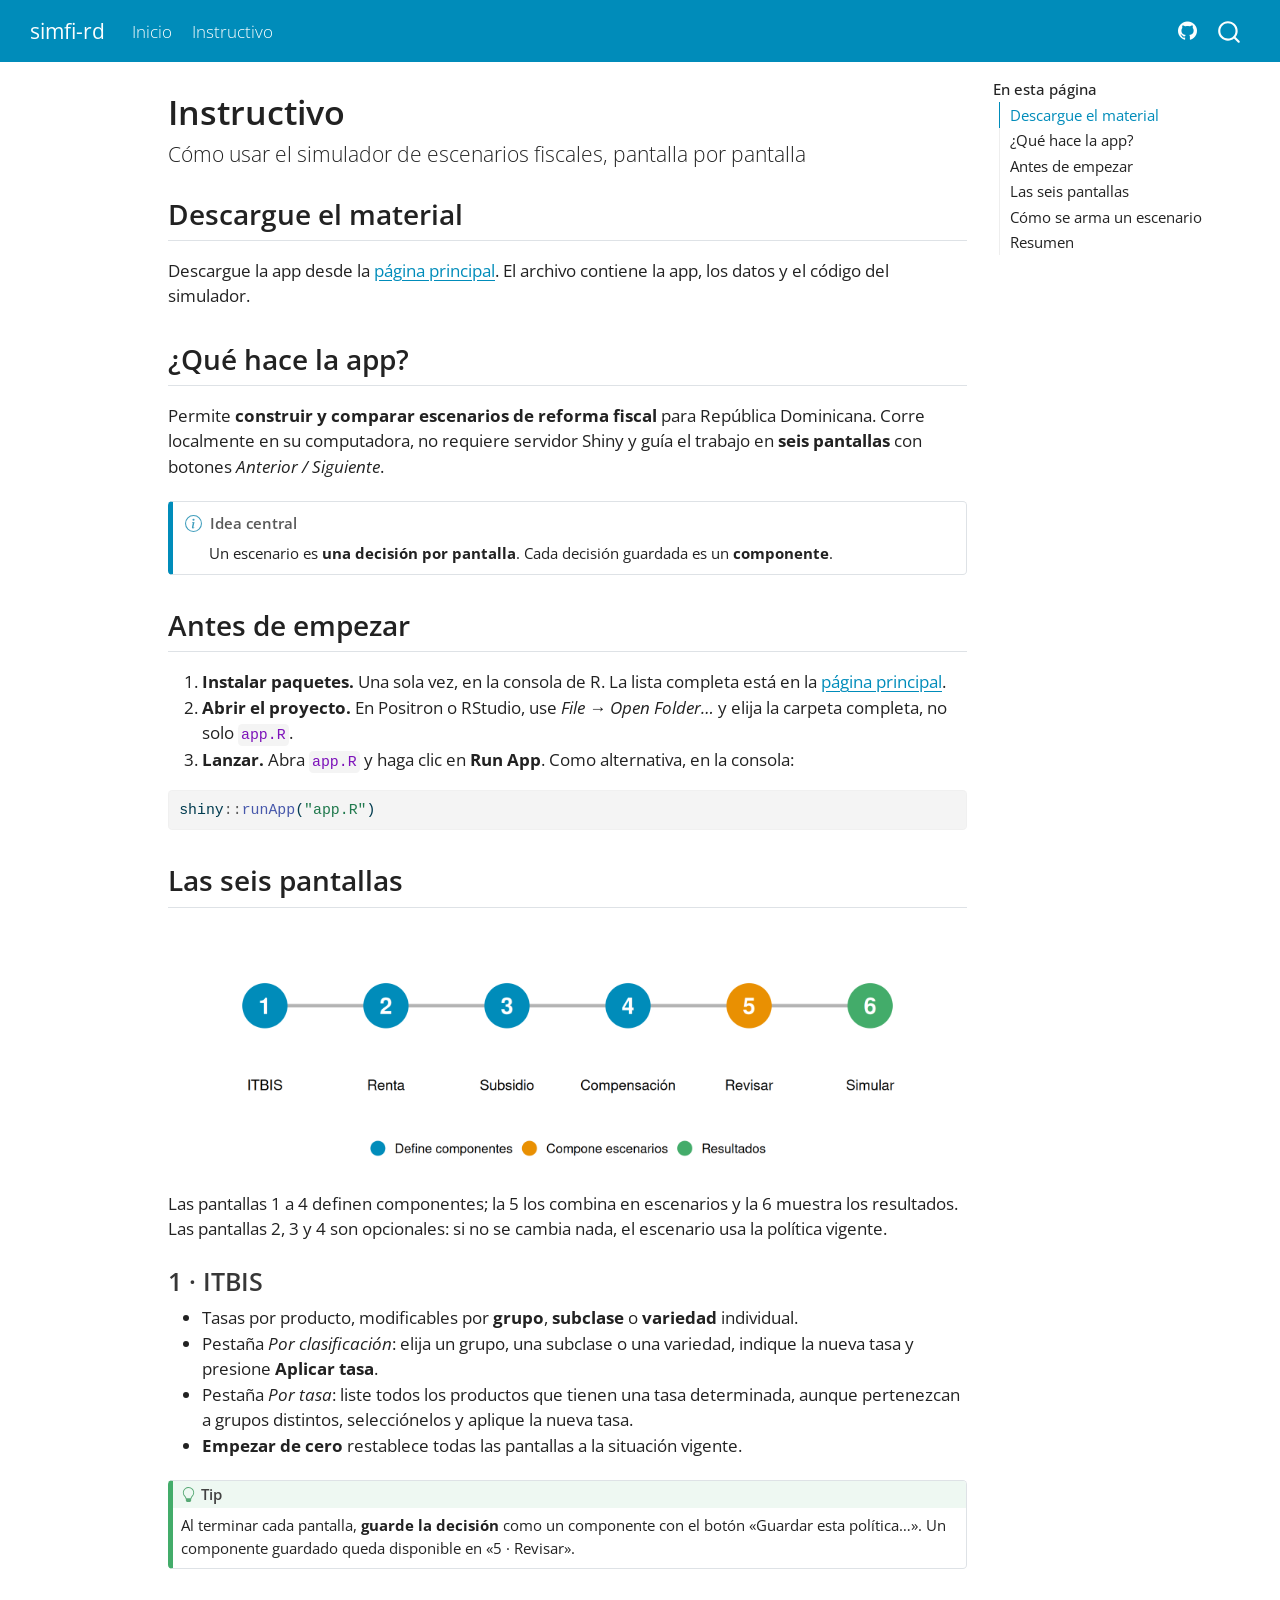
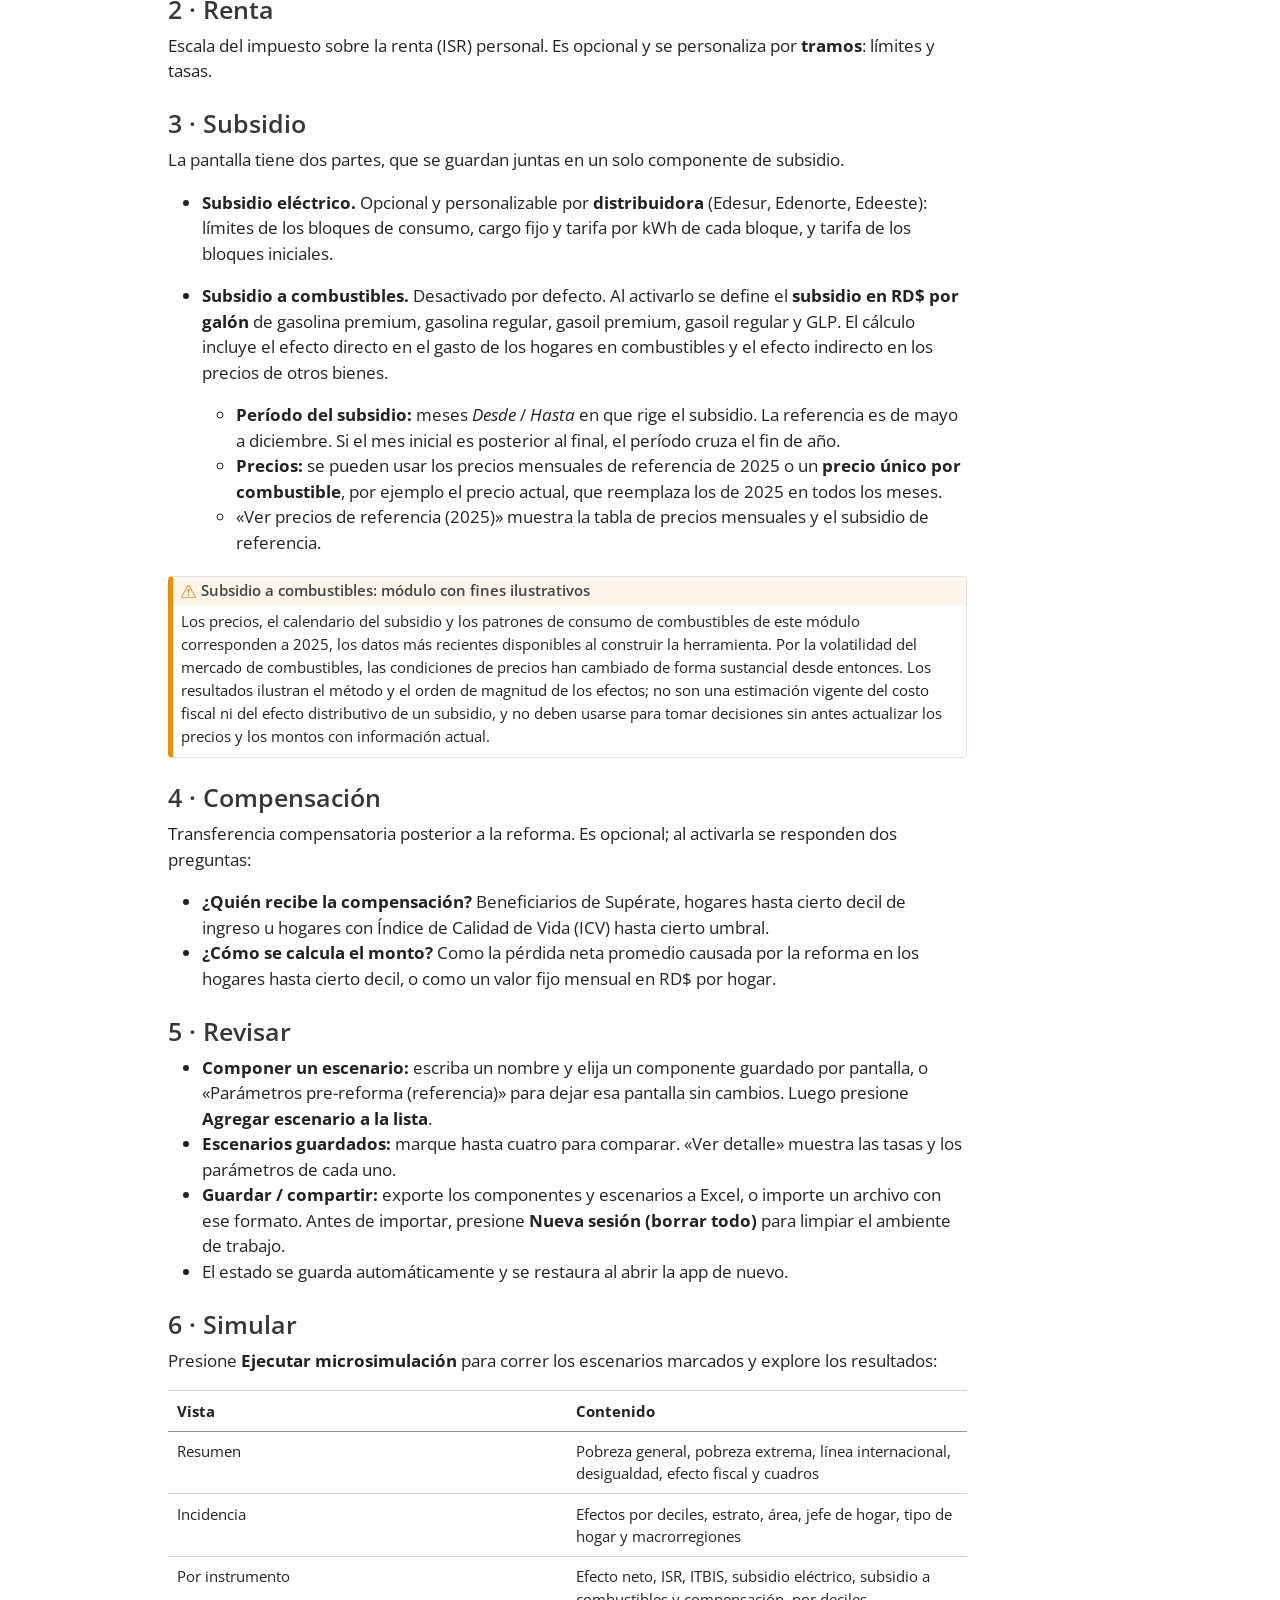
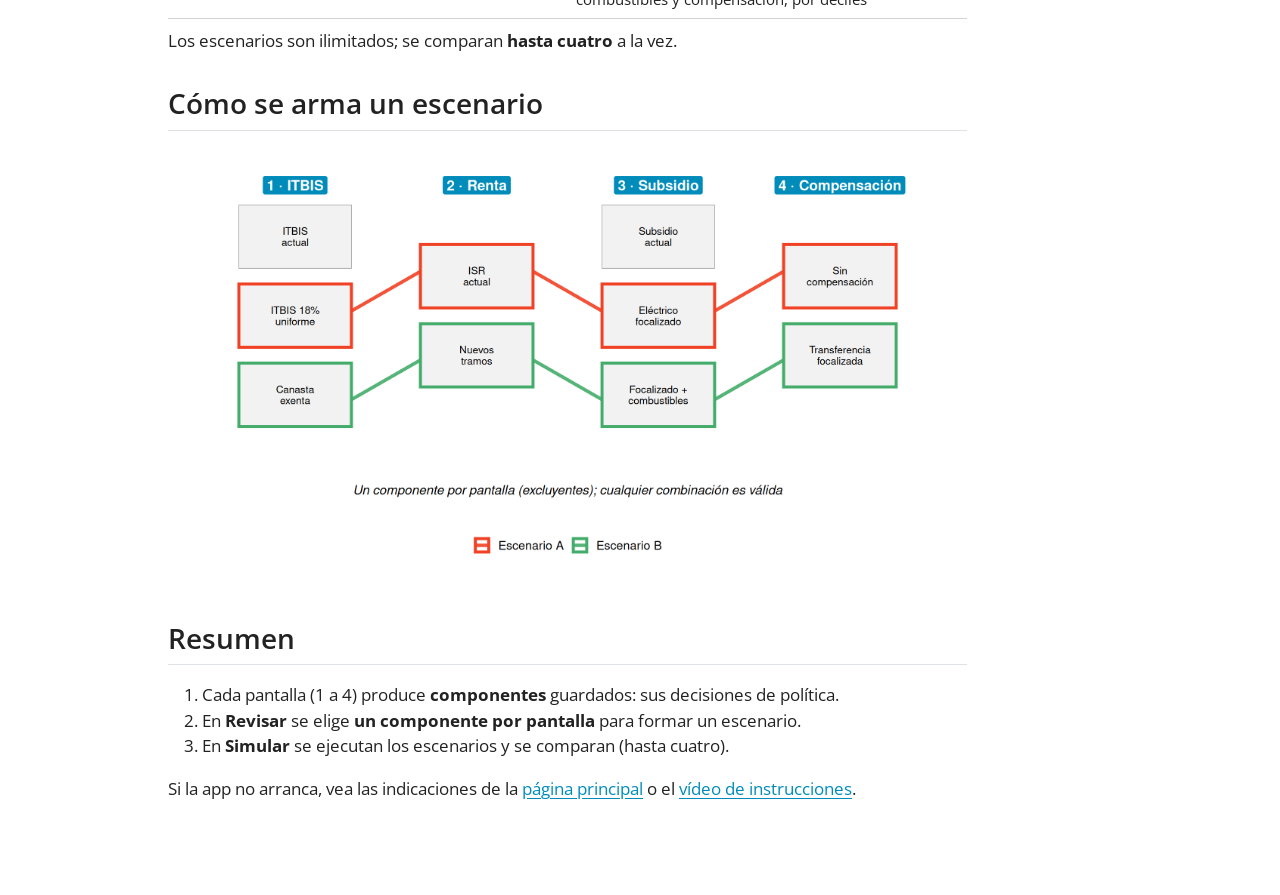
==== docs/instructivo.html @ c9c9725e "Combustibles: período y precio editables, aviso de datos 2025; sitio Quarto con descarga e instructi" ====
<!DOCTYPE html>
<html xmlns="http://www.w3.org/1999/xhtml" lang="es" xml:lang="es"><head>

<meta charset="utf-8">
<meta name="generator" content="quarto-1.10.18">

<meta name="viewport" content="width=device-width, initial-scale=1.0, user-scalable=yes">


<title>Instructivo – simfi-rd</title>
<style>
/* Default styles provided by pandoc.
** See https://pandoc.org/MANUAL.html#variables-for-html for config info.
*/
span.smallcaps{font-variant: small-caps;}
div.columns{display: flex; gap: 1.5em;}
div.column{flex: auto;}
@media screen {
div.columns{gap: min(4vw, 1.5em);}
div.column{overflow-x: auto;}
}
div.hanging-indent{margin-left: 1.5em; text-indent: -1.5em;}
ul.task-list{list-style: none;}
ul.task-list li input[type="checkbox"] {
  width: 0.8em;
  margin: 0 0.8em 0.2em -1em; /* quarto-specific, see https://github.com/quarto-dev/quarto-cli/issues/4556 */ 
  vertical-align: middle;
}
/* CSS for syntax highlighting */
html { -webkit-text-size-adjust: 100%; }
pre > code.sourceCode { white-space: pre; position: relative; }
pre > code.sourceCode > span { display: inline-block; line-height: 1.25; }
pre > code.sourceCode > span:empty { height: 1.2em; }
.sourceCode { overflow: visible; }
code.sourceCode > span { color: inherit; text-decoration: inherit; }
div.sourceCode { margin: 1em 0; }
pre.sourceCode { margin: 0; }
@media screen {
div.sourceCode { overflow: auto; }
}
@media print {
pre > code.sourceCode { white-space: pre-wrap; }
pre > code.sourceCode > span { text-indent: -5em; padding-left: 5em; }
}
pre.numberSource code
  { counter-reset: source-line 0; }
pre.numberSource code > span
  { position: relative; left: -4em; counter-increment: source-line; }
pre.numberSource code > span > a:first-child::before
  { content: counter(source-line);
    position: relative; left: -1em; text-align: right; vertical-align: baseline;
    border: none; display: inline-block;
    -webkit-touch-callout: none; -webkit-user-select: none;
    -khtml-user-select: none; -moz-user-select: none;
    -ms-user-select: none; user-select: none;
    padding: 0 4px; width: 4em;
  }
pre.numberSource { margin-left: 3em;  padding-left: 4px; }
div.sourceCode
  {   }
@media screen {
pre > code.sourceCode > span > a:first-child::before { text-decoration: underline; }
}
</style>


<script src="site_libs/quarto-nav/quarto-nav.js"></script>
<script src="site_libs/quarto-nav/headroom.min.js"></script>
<script src="site_libs/clipboard/clipboard.min.js"></script>
<script src="site_libs/quarto-search/autocomplete.umd.js"></script>
<script src="site_libs/quarto-search/fuse.min.js"></script>
<script src="site_libs/quarto-search/quarto-search.js"></script>
<meta name="quarto:offset" content="./">
<script src="site_libs/quarto-html/quarto.js" type="module"></script>
<script src="site_libs/quarto-html/tabsets/tabsets.js" type="module"></script>
<script src="site_libs/quarto-html/popper.min.js"></script>
<script src="site_libs/quarto-html/tippy.umd.min.js"></script>
<script src="site_libs/quarto-html/anchor.min.js"></script>
<link href="site_libs/quarto-html/tippy.css" rel="stylesheet">
<link href="site_libs/quarto-html/quarto-syntax-highlighting-64a204ab8560d761af7679ceaba22944.css" rel="stylesheet" id="quarto-text-highlighting-styles">
<script src="site_libs/bootstrap/bootstrap.min.js"></script>
<link href="site_libs/bootstrap/bootstrap-icons.css" rel="stylesheet">
<link href="site_libs/bootstrap/bootstrap-97cbdf4c33b0c1d59c3c8504f205f74a.min.css" rel="stylesheet" append-hash="true" id="quarto-bootstrap" data-mode="light">
<script id="quarto-search-options" type="application/json">{
  "location": "navbar",
  "copy-button": false,
  "collapse-after": 3,
  "panel-placement": "end",
  "type": "overlay",
  "limit": 50,
  "keyboard-shortcut": [
    "f",
    "/",
    "s"
  ],
  "show-item-context": false,
  "language": {
    "search-no-results-text": "No se han encontrado resultados",
    "search-matching-documents-text": "documentos encontrados",
    "search-copy-link-title": "Copiar el enlace en la búsqueda",
    "search-hide-matches-text": "Ocultar resultados adicionales",
    "search-more-match-text": "resultado adicional en este documento",
    "search-more-matches-text": "resultados adicionales en este documento",
    "search-clear-button-title": "Borrar",
    "search-text-placeholder": "",
    "search-detached-cancel-button-title": "Cancelar",
    "search-submit-button-title": "Enviar",
    "search-label": "Buscar"
  }
}</script>


<link rel="stylesheet" href="styles.css">
</head>

<body class="nav-fixed quarto-light">

<div id="quarto-search-results"></div>
  <header id="quarto-header" class="headroom fixed-top">
    <nav class="navbar navbar-expand-lg " data-bs-theme="dark">
      <div class="navbar-container container-fluid">
      <div class="navbar-brand-container mx-auto">
    <a class="navbar-brand" href="./index.html">
    <span class="navbar-title">simfi-rd</span>
    </a>
  </div>
            <div id="quarto-search" class="" title="Buscar"></div>
          <button class="navbar-toggler" type="button" data-bs-toggle="collapse" data-bs-target="#navbarCollapse" aria-controls="navbarCollapse" role="menu" aria-expanded="false" aria-label="Navegación de palanca" onclick="if (window.quartoToggleHeadroom) { window.quartoToggleHeadroom(); }">
  <span class="navbar-toggler-icon"></span>
</button>
          <div class="collapse navbar-collapse" id="navbarCollapse">
            <ul class="navbar-nav navbar-nav-scroll me-auto">
  <li class="nav-item">
    <a class="nav-link" href="./index.html"> 
<span class="menu-text">Inicio</span></a>
  </li>  
  <li class="nav-item">
    <a class="nav-link active" href="./instructivo.html" aria-current="page"> 
<span class="menu-text">Instructivo</span></a>
  </li>  
</ul>
            <ul class="navbar-nav navbar-nav-scroll ms-auto">
  <li class="nav-item compact">
    <a class="nav-link" href="https://github.com/renatovargas/simfi-rd"> <i class="bi bi-github" role="img" aria-label="Repositorio en GitHub">
</i> 
<span class="menu-text"></span></a>
  </li>  
</ul>
          </div> <!-- /navcollapse -->
            <div class="quarto-navbar-tools">
</div>
      </div> <!-- /container-fluid -->
    </nav>
</header>
<!-- content -->
<div id="quarto-content" class="quarto-container page-columns page-rows-contents page-layout-article page-navbar">
<!-- sidebar -->
<!-- margin-sidebar -->
    <div id="quarto-margin-sidebar" class="sidebar margin-sidebar">
        <nav id="TOC" role="doc-toc" class="toc-active">
    <h2 id="toc-title">En esta página</h2>
   
  <ul>
  <li><a href="#descargue-el-material" id="toc-descargue-el-material" class="nav-link active" data-scroll-target="#descargue-el-material">Descargue el material</a></li>
  <li><a href="#qué-hace-la-app" id="toc-qué-hace-la-app" class="nav-link" data-scroll-target="#qué-hace-la-app">¿Qué hace la app?</a></li>
  <li><a href="#antes-de-empezar" id="toc-antes-de-empezar" class="nav-link" data-scroll-target="#antes-de-empezar">Antes de empezar</a></li>
  <li><a href="#las-seis-pantallas" id="toc-las-seis-pantallas" class="nav-link" data-scroll-target="#las-seis-pantallas">Las seis pantallas</a>
  <ul class="collapse">
  <li><a href="#itbis" id="toc-itbis" class="nav-link" data-scroll-target="#itbis">1 · ITBIS</a></li>
  <li><a href="#renta" id="toc-renta" class="nav-link" data-scroll-target="#renta">2 · Renta</a></li>
  <li><a href="#subsidio" id="toc-subsidio" class="nav-link" data-scroll-target="#subsidio">3 · Subsidio</a></li>
  <li><a href="#compensación" id="toc-compensación" class="nav-link" data-scroll-target="#compensación">4 · Compensación</a></li>
  <li><a href="#revisar" id="toc-revisar" class="nav-link" data-scroll-target="#revisar">5 · Revisar</a></li>
  <li><a href="#simular" id="toc-simular" class="nav-link" data-scroll-target="#simular">6 · Simular</a></li>
  </ul></li>
  <li><a href="#cómo-se-arma-un-escenario" id="toc-cómo-se-arma-un-escenario" class="nav-link" data-scroll-target="#cómo-se-arma-un-escenario">Cómo se arma un escenario</a></li>
  <li><a href="#resumen" id="toc-resumen" class="nav-link" data-scroll-target="#resumen">Resumen</a></li>
  </ul>
</nav>
    </div>
<!-- main -->
<main class="content" id="quarto-document-content">

<header id="title-block-header" class="quarto-title-block default">
<div class="quarto-title">
<h1 class="title">Instructivo</h1>
<p class="subtitle lead">Cómo usar el simulador de escenarios fiscales, pantalla por pantalla</p>
</div>



<div class="quarto-title-meta">

    
  
    
  </div>
  


</header>


<section id="descargue-el-material" class="level2">
<h2 class="anchored" data-anchor-id="descargue-el-material">Descargue el material</h2>
<p>Descargue la app desde la <a href="./index.html">página principal</a>. El archivo contiene la app, los datos y el código del simulador.</p>
</section>
<section id="qué-hace-la-app" class="level2">
<h2 class="anchored" data-anchor-id="qué-hace-la-app">¿Qué hace la app?</h2>
<p>Permite <strong>construir y comparar escenarios de reforma fiscal</strong> para República Dominicana. Corre localmente en su computadora, no requiere servidor Shiny y guía el trabajo en <strong>seis pantallas</strong> con botones <em>Anterior / Siguiente</em>.</p>
<div class="callout callout-style-simple callout-note callout-titled">
<div class="callout-header d-flex align-content-center">
<div class="callout-icon-container">
<i class="callout-icon"></i>
</div>
<div class="callout-title-container flex-fill">
<span class="screen-reader-only">Nota</span>Idea central
</div>
</div>
<div class="callout-body-container callout-body">
<p>Un escenario es <strong>una decisión por pantalla</strong>. Cada decisión guardada es un <strong>componente</strong>.</p>
</div>
</div>
</section>
<section id="antes-de-empezar" class="level2">
<h2 class="anchored" data-anchor-id="antes-de-empezar">Antes de empezar</h2>
<ol type="1">
<li><strong>Instalar paquetes.</strong> Una sola vez, en la consola de R. La lista completa está en la <a href="./index.html#requisitos-e-instalación">página principal</a>.</li>
<li><strong>Abrir el proyecto.</strong> En Positron o RStudio, use <em>File → Open Folder…</em> y elija la carpeta completa, no solo <code>app.R</code>.</li>
<li><strong>Lanzar.</strong> Abra <code>app.R</code> y haga clic en <strong>Run App</strong>. Como alternativa, en la consola:</li>
</ol>
<div class="code-copy-outer-scaffold"><div class="sourceCode" id="cb1"><pre class="sourceCode r code-with-copy"><code class="sourceCode r"><span id="cb1-1"><a href="#cb1-1" aria-hidden="true" tabindex="-1"></a>shiny<span class="sc">::</span><span class="fu">runApp</span>(<span class="st">"app.R"</span>)</span></code></pre></div><button title="Copiar al portapapeles" class="code-copy-button"><i class="bi"></i></button></div>
</section>
<section id="las-seis-pantallas" class="level2">
<h2 class="anchored" data-anchor-id="las-seis-pantallas">Las seis pantallas</h2>
<div class="cell" data-layout-align="center">
<div class="cell-output-display">
<div class="quarto-figure quarto-figure-center">
<figure class="figure">
<p><img src="instructivo_files/figure-html/unnamed-chunk-2-1.png" class="img-fluid quarto-figure quarto-figure-center figure-img" alt="Seis círculos numerados en secuencia: ITBIS, Renta, Subsidio y Compensación definen componentes; Revisar compone escenarios; Simular muestra resultados." width="1056"></p>
</figure>
</div>
</div>
</div>
<p>Las pantallas 1 a 4 definen componentes; la 5 los combina en escenarios y la 6 muestra los resultados. Las pantallas 2, 3 y 4 son opcionales: si no se cambia nada, el escenario usa la política vigente.</p>
<section id="itbis" class="level3">
<h3 class="anchored" data-anchor-id="itbis">1 · ITBIS</h3>
<ul>
<li>Tasas por producto, modificables por <strong>grupo</strong>, <strong>subclase</strong> o <strong>variedad</strong> individual.</li>
<li>Pestaña <em>Por clasificación</em>: elija un grupo, una subclase o una variedad, indique la nueva tasa y presione <strong>Aplicar tasa</strong>.</li>
<li>Pestaña <em>Por tasa</em>: liste todos los productos que tienen una tasa determinada, aunque pertenezcan a grupos distintos, selecciónelos y aplique la nueva tasa.</li>
<li><strong>Empezar de cero</strong> restablece todas las pantallas a la situación vigente.</li>
</ul>
<div class="callout callout-style-default callout-tip callout-titled">
<div class="callout-header d-flex align-content-center">
<div class="callout-icon-container">
<i class="callout-icon"></i>
</div>
<div class="callout-title-container flex-fill">
Tip
</div>
</div>
<div class="callout-body-container callout-body">
<p>Al terminar cada pantalla, <strong>guarde la decisión</strong> como un componente con el botón «Guardar esta política…». Un componente guardado queda disponible en «5 · Revisar».</p>
</div>
</div>
</section>
<section id="renta" class="level3">
<h3 class="anchored" data-anchor-id="renta">2 · Renta</h3>
<p>Escala del impuesto sobre la renta (ISR) personal. Es opcional y se personaliza por <strong>tramos</strong>: límites y tasas.</p>
</section>
<section id="subsidio" class="level3">
<h3 class="anchored" data-anchor-id="subsidio">3 · Subsidio</h3>
<p>La pantalla tiene dos partes, que se guardan juntas en un solo componente de subsidio.</p>
<ul>
<li><p><strong>Subsidio eléctrico.</strong> Opcional y personalizable por <strong>distribuidora</strong> (Edesur, Edenorte, Edeeste): límites de los bloques de consumo, cargo fijo y tarifa por kWh de cada bloque, y tarifa de los bloques iniciales.</p></li>
<li><p><strong>Subsidio a combustibles.</strong> Desactivado por defecto. Al activarlo se define el <strong>subsidio en RD$ por galón</strong> de gasolina premium, gasolina regular, gasoil premium, gasoil regular y GLP. El cálculo incluye el efecto directo en el gasto de los hogares en combustibles y el efecto indirecto en los precios de otros bienes.</p>
<ul>
<li><strong>Período del subsidio:</strong> meses <em>Desde</em> / <em>Hasta</em> en que rige el subsidio. La referencia es de mayo a diciembre. Si el mes inicial es posterior al final, el período cruza el fin de año.</li>
<li><strong>Precios:</strong> se pueden usar los precios mensuales de referencia de 2025 o un <strong>precio único por combustible</strong>, por ejemplo el precio actual, que reemplaza los de 2025 en todos los meses.</li>
<li>«Ver precios de referencia (2025)» muestra la tabla de precios mensuales y el subsidio de referencia.</li>
</ul></li>
</ul>
<div class="callout callout-style-default callout-warning callout-titled">
<div class="callout-header d-flex align-content-center">
<div class="callout-icon-container">
<i class="callout-icon"></i>
</div>
<div class="callout-title-container flex-fill">
<span class="screen-reader-only">Advertencia</span>Subsidio a combustibles: módulo con fines ilustrativos
</div>
</div>
<div class="callout-body-container callout-body">
<p>Los precios, el calendario del subsidio y los patrones de consumo de combustibles de este módulo corresponden a 2025, los datos más recientes disponibles al construir la herramienta. Por la volatilidad del mercado de combustibles, las condiciones de precios han cambiado de forma sustancial desde entonces. Los resultados ilustran el método y el orden de magnitud de los efectos; no son una estimación vigente del costo fiscal ni del efecto distributivo de un subsidio, y no deben usarse para tomar decisiones sin antes actualizar los precios y los montos con información actual.</p>
</div>
</div>
</section>
<section id="compensación" class="level3">
<h3 class="anchored" data-anchor-id="compensación">4 · Compensación</h3>
<p>Transferencia compensatoria posterior a la reforma. Es opcional; al activarla se responden dos preguntas:</p>
<ul>
<li><strong>¿Quién recibe la compensación?</strong> Beneficiarios de Supérate, hogares hasta cierto decil de ingreso u hogares con Índice de Calidad de Vida (ICV) hasta cierto umbral.</li>
<li><strong>¿Cómo se calcula el monto?</strong> Como la pérdida neta promedio causada por la reforma en los hogares hasta cierto decil, o como un valor fijo mensual en RD$ por hogar.</li>
</ul>
</section>
<section id="revisar" class="level3">
<h3 class="anchored" data-anchor-id="revisar">5 · Revisar</h3>
<ul>
<li><strong>Componer un escenario:</strong> escriba un nombre y elija un componente guardado por pantalla, o «Parámetros pre-reforma (referencia)» para dejar esa pantalla sin cambios. Luego presione <strong>Agregar escenario a la lista</strong>.</li>
<li><strong>Escenarios guardados:</strong> marque hasta cuatro para comparar. «Ver detalle» muestra las tasas y los parámetros de cada uno.</li>
<li><strong>Guardar / compartir:</strong> exporte los componentes y escenarios a Excel, o importe un archivo con ese formato. Antes de importar, presione <strong>Nueva sesión (borrar todo)</strong> para limpiar el ambiente de trabajo.</li>
<li>El estado se guarda automáticamente y se restaura al abrir la app de nuevo.</li>
</ul>
</section>
<section id="simular" class="level3">
<h3 class="anchored" data-anchor-id="simular">6 · Simular</h3>
<p>Presione <strong>Ejecutar microsimulación</strong> para correr los escenarios marcados y explore los resultados:</p>
<table class="caption-top table">
<colgroup>
<col style="width: 50%">
<col style="width: 50%">
</colgroup>
<thead>
<tr class="header">
<th>Vista</th>
<th>Contenido</th>
</tr>
</thead>
<tbody>
<tr class="odd">
<td>Resumen</td>
<td>Pobreza general, pobreza extrema, línea internacional, desigualdad, efecto fiscal y cuadros</td>
</tr>
<tr class="even">
<td>Incidencia</td>
<td>Efectos por deciles, estrato, área, jefe de hogar, tipo de hogar y macrorregiones</td>
</tr>
<tr class="odd">
<td>Por instrumento</td>
<td>Efecto neto, ISR, ITBIS, subsidio eléctrico, subsidio a combustibles y compensación, por deciles</td>
</tr>
</tbody>
</table>
<p>Los escenarios son ilimitados; se comparan <strong>hasta cuatro</strong> a la vez.</p>
</section>
</section>
<section id="cómo-se-arma-un-escenario" class="level2">
<h2 class="anchored" data-anchor-id="cómo-se-arma-un-escenario">Cómo se arma un escenario</h2>
<div class="cell" data-layout-align="center">
<div class="cell-output-display">
<div class="quarto-figure quarto-figure-center">
<figure class="figure">
<p><img src="instructivo_files/figure-html/unnamed-chunk-3-1.png" class="img-fluid quarto-figure quarto-figure-center figure-img" alt="Cuatro columnas de componentes guardados (ITBIS, Renta, Subsidio, Compensación). Dos escenarios, A y B, se trazan como rutas que eligen un componente en cada columna." width="1056"></p>
</figure>
</div>
</div>
</div>
</section>
<section id="resumen" class="level2">
<h2 class="anchored" data-anchor-id="resumen">Resumen</h2>
<ol type="1">
<li>Cada pantalla (1 a 4) produce <strong>componentes</strong> guardados: sus decisiones de política.</li>
<li>En <strong>Revisar</strong> se elige <strong>un componente por pantalla</strong> para formar un escenario.</li>
<li>En <strong>Simular</strong> se ejecutan los escenarios y se comparan (hasta cuatro).</li>
</ol>
<p>Si la app no arranca, vea las indicaciones de la <a href="./index.html#requisitos-e-instalación">página principal</a> o el <a href="https://youtu.be/jXF6b9S3hiI">vídeo de instrucciones</a>.</p>


</section>

</main> <!-- /main -->
<script id="quarto-html-after-body" type="application/javascript">
  window.document.addEventListener("DOMContentLoaded", function (event) {
    const icon = "";
    const anchorJS = new window.AnchorJS();
    anchorJS.options = {
      placement: 'right',
      icon: icon
    };
    anchorJS.add('.anchored');
    const isCodeAnnotation = (el) => {
      for (const clz of el.classList) {
        if (clz.startsWith('code-annotation-')) {                     
          return true;
        }
      }
      return false;
    }
    const onCopySuccess = function(e) {
      // button target
      const button = e.trigger;
      // don't keep focus
      button.blur();
      // flash "checked"
      button.classList.add('code-copy-button-checked');
      var currentTitle = button.getAttribute("title");
      button.setAttribute("title", "Copiado");
      let tooltip;
      if (window.bootstrap) {
        button.setAttribute("data-bs-toggle", "tooltip");
        button.setAttribute("data-bs-placement", "left");
        button.setAttribute("data-bs-title", "Copiado");
        tooltip = new bootstrap.Tooltip(button, 
          { trigger: "manual", 
            customClass: "code-copy-button-tooltip",
            offset: [0, -8]});
        tooltip.show();    
      }
      setTimeout(function() {
        if (tooltip) {
          tooltip.hide();
          button.removeAttribute("data-bs-title");
          button.removeAttribute("data-bs-toggle");
          button.removeAttribute("data-bs-placement");
        }
        button.setAttribute("title", currentTitle);
        button.classList.remove('code-copy-button-checked');
      }, 1000);
      // clear code selection
      e.clearSelection();
    }
    const getTextToCopy = function(trigger) {
      const outerScaffold = trigger.parentElement.cloneNode(true);
      const codeEl = outerScaffold.querySelector('code');
      for (const childEl of codeEl.children) {
        if (isCodeAnnotation(childEl)) {
          childEl.remove();
        }
      }
      return codeEl.innerText;
    }
    const clipboard = new window.ClipboardJS('.code-copy-button:not([data-in-quarto-modal])', {
      text: getTextToCopy
    });
    clipboard.on('success', onCopySuccess);
    if (window.document.getElementById('quarto-embedded-source-code-modal')) {
      const clipboardModal = new window.ClipboardJS('.code-copy-button[data-in-quarto-modal]', {
        text: getTextToCopy,
        container: window.document.getElementById('quarto-embedded-source-code-modal')
      });
      clipboardModal.on('success', onCopySuccess);
    }
      var localhostRegex = new RegExp(/^(?:http|https):\/\/localhost\:?[0-9]*\//);
      var mailtoRegex = new RegExp(/^mailto:/);
        var filterRegex = new RegExp("https:\/\/renatovargas\.github\.io\/simfi-rd\/");
      var isInternal = (href) => {
          return filterRegex.test(href) || localhostRegex.test(href) || mailtoRegex.test(href);
      }
      // Inspect non-navigation links and adorn them if external
     var links = window.document.querySelectorAll('a[href]:not(.nav-link):not(.navbar-brand):not(.toc-action):not(.sidebar-link):not(.sidebar-item-toggle):not(.pagination-link):not(.no-external):not([aria-hidden]):not(.dropdown-item):not(.quarto-navigation-tool):not(.about-link)');
      for (var i=0; i<links.length; i++) {
        const link = links[i];
        if (!isInternal(link.href)) {
          // undo the damage that might have been done by quarto-nav.js in the case of
          // links that we want to consider external
          if (link.dataset.originalHref !== undefined) {
            link.href = link.dataset.originalHref;
          }
        }
      }
    function tippyHover(el, contentFn, onTriggerFn, onUntriggerFn) {
      const config = {
        allowHTML: true,
        maxWidth: 500,
        delay: 100,
        arrow: false,
        appendTo: function(el) {
            return el.parentElement;
        },
        interactive: true,
        interactiveBorder: 10,
        theme: 'quarto',
        placement: 'bottom-start',
      };
      if (contentFn) {
        config.content = contentFn;
      }
      if (onTriggerFn) {
        config.onTrigger = onTriggerFn;
      }
      if (onUntriggerFn) {
        config.onUntrigger = onUntriggerFn;
      }
      window.tippy(el, config); 
    }
    const noterefs = window.document.querySelectorAll('a[role="doc-noteref"]');
    for (var i=0; i<noterefs.length; i++) {
      const ref = noterefs[i];
      tippyHover(ref, function() {
        // use id or data attribute instead here
        let href = ref.getAttribute('data-footnote-href') || ref.getAttribute('href');
        try { href = new URL(href).hash; } catch {}
        const id = href.replace(/^#\/?/, "");
        const note = window.document.getElementById(id);
        if (note) {
          return note.innerHTML;
        } else {
          return "";
        }
      });
    }
    const xrefs = window.document.querySelectorAll('a.quarto-xref');
    const processXRef = (id, note) => {
      // Strip column container classes
      const stripColumnClz = (el) => {
        el.classList.remove("page-full", "page-columns");
        if (el.children) {
          for (const child of el.children) {
            stripColumnClz(child);
          }
        }
      }
      stripColumnClz(note)
      if (id === null || id.startsWith('sec-')) {
        // Special case sections, only their first couple elements
        const container = document.createElement("div");
        if (note.children && note.children.length > 2) {
          container.appendChild(note.children[0].cloneNode(true));
          for (let i = 1; i < note.children.length; i++) {
            const child = note.children[i];
            if (child.tagName === "P" && child.innerText === "") {
              continue;
            } else {
              container.appendChild(child.cloneNode(true));
              break;
            }
          }
          if (window.Quarto?.typesetMath) {
            window.Quarto.typesetMath(container);
          }
          return container.innerHTML
        } else {
          if (window.Quarto?.typesetMath) {
            window.Quarto.typesetMath(note);
          }
          return note.innerHTML;
        }
      } else {
        // Remove any anchor links if they are present
        const anchorLink = note.querySelector('a.anchorjs-link');
        if (anchorLink) {
          anchorLink.remove();
        }
        if (window.Quarto?.typesetMath) {
          window.Quarto.typesetMath(note);
        }
        if (note.classList.contains("callout")) {
          return note.outerHTML;
        } else {
          return note.innerHTML;
        }
      }
    }
    for (var i=0; i<xrefs.length; i++) {
      const xref = xrefs[i];
      tippyHover(xref, undefined, function(instance) {
        instance.disable();
        let url = xref.getAttribute('href');
        let hash = undefined; 
        if (url.startsWith('#')) {
          hash = url;
        } else {
          try { hash = new URL(url).hash; } catch {}
        }
        if (hash) {
          const id = hash.replace(/^#\/?/, "");
          const note = window.document.getElementById(id);
          if (note !== null) {
            try {
              const html = processXRef(id, note.cloneNode(true));
              instance.setContent(html);
            } finally {
              instance.enable();
              instance.show();
            }
          } else {
            // See if we can fetch this
            fetch(url.split('#')[0])
            .then(res => res.text())
            .then(html => {
              const parser = new DOMParser();
              const htmlDoc = parser.parseFromString(html, "text/html");
              const note = htmlDoc.getElementById(id);
              if (note !== null) {
                const html = processXRef(id, note);
                instance.setContent(html);
              } 
            }).finally(() => {
              instance.enable();
              instance.show();
            });
          }
        } else {
          // See if we can fetch a full url (with no hash to target)
          // This is a special case and we should probably do some content thinning / targeting
          fetch(url)
          .then(res => res.text())
          .then(html => {
            const parser = new DOMParser();
            const htmlDoc = parser.parseFromString(html, "text/html");
            const note = htmlDoc.querySelector('main.content');
            if (note !== null) {
              // This should only happen for chapter cross references
              // (since there is no id in the URL)
              // remove the first header
              if (note.children.length > 0 && note.children[0].tagName === "HEADER") {
                note.children[0].remove();
              }
              const html = processXRef(null, note);
              instance.setContent(html);
            } 
          }).finally(() => {
            instance.enable();
            instance.show();
          });
        }
      }, function(instance) {
      });
    }
        let selectedAnnoteEl;
        const selectorForAnnotation = ( cell, annotation) => {
          let cellAttr = 'data-code-cell="' + cell + '"';
          let lineAttr = 'data-code-annotation="' +  annotation + '"';
          const selector = 'span[' + cellAttr + '][' + lineAttr + ']';
          return selector;
        }
        const selectCodeLines = (annoteEl) => {
          const doc = window.document;
          const targetCell = annoteEl.getAttribute("data-target-cell");
          const targetAnnotation = annoteEl.getAttribute("data-target-annotation");
          const annoteSpan = window.document.querySelector(selectorForAnnotation(targetCell, targetAnnotation));
          const lines = annoteSpan.getAttribute("data-code-lines").split(",");
          const lineIds = lines.map((line) => {
            return targetCell + "-" + line;
          })
          let top = null;
          let height = null;
          let parent = null;
          if (lineIds.length > 0) {
              //compute the position of the single el (top and bottom and make a div)
              const el = window.document.getElementById(lineIds[0]);
              top = el.offsetTop;
              height = el.offsetHeight;
              parent = el.parentElement.parentElement;
            if (lineIds.length > 1) {
              const lastEl = window.document.getElementById(lineIds[lineIds.length - 1]);
              const bottom = lastEl.offsetTop + lastEl.offsetHeight;
              height = bottom - top;
            }
            if (top !== null && height !== null && parent !== null) {
              // cook up a div (if necessary) and position it 
              let div = window.document.getElementById("code-annotation-line-highlight");
              if (div === null) {
                div = window.document.createElement("div");
                div.setAttribute("id", "code-annotation-line-highlight");
                div.style.position = 'absolute';
                parent.appendChild(div);
              }
              div.style.top = top - 2 + "px";
              div.style.height = height + 4 + "px";
              div.style.left = 0;
              let gutterDiv = window.document.getElementById("code-annotation-line-highlight-gutter");
              if (gutterDiv === null) {
                gutterDiv = window.document.createElement("div");
                gutterDiv.setAttribute("id", "code-annotation-line-highlight-gutter");
                gutterDiv.style.position = 'absolute';
                const codeCell = window.document.getElementById(targetCell);
                const gutter = codeCell.querySelector('.code-annotation-gutter');
                gutter.appendChild(gutterDiv);
              }
              gutterDiv.style.top = top - 2 + "px";
              gutterDiv.style.height = height + 4 + "px";
            }
            selectedAnnoteEl = annoteEl;
          }
        };
        const unselectCodeLines = () => {
          const elementsIds = ["code-annotation-line-highlight", "code-annotation-line-highlight-gutter"];
          elementsIds.forEach((elId) => {
            const div = window.document.getElementById(elId);
            if (div) {
              div.remove();
            }
          });
          selectedAnnoteEl = undefined;
        };
          // Handle positioning of the toggle
      window.addEventListener(
        "resize",
        throttle(() => {
          elRect = undefined;
          if (selectedAnnoteEl) {
            selectCodeLines(selectedAnnoteEl);
          }
        }, 10)
      );
      function throttle(fn, ms) {
      let throttle = false;
      let timer;
        return (...args) => {
          if(!throttle) { // first call gets through
              fn.apply(this, args);
              throttle = true;
          } else { // all the others get throttled
              if(timer) clearTimeout(timer); // cancel #2
              timer = setTimeout(() => {
                fn.apply(this, args);
                timer = throttle = false;
              }, ms);
          }
        };
      }
        // Attach click handler to the DT
        const annoteDls = window.document.querySelectorAll('dt[data-target-cell]');
        for (const annoteDlNode of annoteDls) {
          annoteDlNode.addEventListener('click', (event) => {
            const clickedEl = event.target;
            if (clickedEl !== selectedAnnoteEl) {
              unselectCodeLines();
              const activeEl = window.document.querySelector('dt[data-target-cell].code-annotation-active');
              if (activeEl) {
                activeEl.classList.remove('code-annotation-active');
              }
              selectCodeLines(clickedEl);
              clickedEl.classList.add('code-annotation-active');
            } else {
              // Unselect the line
              unselectCodeLines();
              clickedEl.classList.remove('code-annotation-active');
            }
          });
        }
    const findCites = (el) => {
      const parentEl = el.parentElement;
      if (parentEl) {
        const cites = parentEl.dataset.cites;
        if (cites) {
          return {
            el,
            cites: cites.split(' ')
          };
        } else {
          return findCites(el.parentElement)
        }
      } else {
        return undefined;
      }
    };
    var bibliorefs = window.document.querySelectorAll('a[role="doc-biblioref"]');
    for (var i=0; i<bibliorefs.length; i++) {
      const ref = bibliorefs[i];
      const citeInfo = findCites(ref);
      if (citeInfo) {
        tippyHover(citeInfo.el, function() {
          var popup = window.document.createElement('div');
          citeInfo.cites.forEach(function(cite) {
            var citeDiv = window.document.createElement('div');
            citeDiv.classList.add('hanging-indent');
            citeDiv.classList.add('csl-entry');
            var biblioDiv = window.document.getElementById('ref-' + cite);
            if (biblioDiv) {
              citeDiv.innerHTML = biblioDiv.innerHTML;
            }
            popup.appendChild(citeDiv);
          });
          return popup.innerHTML;
        });
      }
    }
  });
  </script>
</div> <!-- /content -->




</body></html>
---- docs/site_libs/quarto-html/tippy.css ----
.tippy-box[data-animation=fade][data-state=hidden]{opacity:0}[data-tippy-root]{max-width:calc(100vw - 10px)}.tippy-box{position:relative;background-color:#333;color:#fff;border-radius:4px;font-size:14px;line-height:1.4;white-space:normal;outline:0;transition-property:transform,visibility,opacity}.tippy-box[data-placement^=top]>.tippy-arrow{bottom:0}.tippy-box[data-placement^=top]>.tippy-arrow:before{bottom:-7px;left:0;border-width:8px 8px 0;border-top-color:initial;transform-origin:center top}.tippy-box[data-placement^=bottom]>.tippy-arrow{top:0}.tippy-box[data-placement^=bottom]>.tippy-arrow:before{top:-7px;left:0;border-width:0 8px 8px;border-bottom-color:initial;transform-origin:center bottom}.tippy-box[data-placement^=left]>.tippy-arrow{right:0}.tippy-box[data-placement^=left]>.tippy-arrow:before{border-width:8px 0 8px 8px;border-left-color:initial;right:-7px;transform-origin:center left}.tippy-box[data-placement^=right]>.tippy-arrow{left:0}.tippy-box[data-placement^=right]>.tippy-arrow:before{left:-7px;border-width:8px 8px 8px 0;border-right-color:initial;transform-origin:center right}.tippy-box[data-inertia][data-state=visible]{transition-timing-function:cubic-bezier(.54,1.5,.38,1.11)}.tippy-arrow{width:16px;height:16px;color:#333}.tippy-arrow:before{content:"";position:absolute;border-color:transparent;border-style:solid}.tippy-content{position:relative;padding:5px 9px;z-index:1}
---- docs/site_libs/quarto-html/quarto-syntax-highlighting-64a204ab8560d761af7679ceaba22944.css ----
/* quarto syntax highlight colors */
:root {
  --quarto-hl-ot-color: #003B4F;
  --quarto-hl-at-color: #657422;
  --quarto-hl-ss-color: #20794D;
  --quarto-hl-an-color: #5E5E5E;
  --quarto-hl-fu-color: #4758AB;
  --quarto-hl-st-color: #20794D;
  --quarto-hl-cf-color: #003B4F;
  --quarto-hl-op-color: #5E5E5E;
  --quarto-hl-er-color: #AD0000;
  --quarto-hl-bn-color: #AD0000;
  --quarto-hl-al-color: #AD0000;
  --quarto-hl-va-color: #111111;
  --quarto-hl-bu-color: inherit;
  --quarto-hl-ex-color: inherit;
  --quarto-hl-pp-color: #AD0000;
  --quarto-hl-in-color: #5E5E5E;
  --quarto-hl-vs-color: #20794D;
  --quarto-hl-wa-color: #5E5E5E;
  --quarto-hl-do-color: #5E5E5E;
  --quarto-hl-im-color: #00769E;
  --quarto-hl-ch-color: #20794D;
  --quarto-hl-dt-color: #AD0000;
  --quarto-hl-fl-color: #AD0000;
  --quarto-hl-co-color: #5E5E5E;
  --quarto-hl-cv-color: #5E5E5E;
  --quarto-hl-cn-color: #8f5902;
  --quarto-hl-sc-color: #5E5E5E;
  --quarto-hl-dv-color: #AD0000;
  --quarto-hl-kw-color: #003B4F;
}

/* other quarto variables */
:root {
  --quarto-font-monospace: SFMono-Regular, Menlo, Monaco, Consolas, "Liberation Mono", "Courier New", monospace;
}

/* syntax highlight based on Pandoc's rules */
pre > code.sourceCode > span {
  color: #003B4F;
}

code.sourceCode > span {
  color: #003B4F;
}

div.sourceCode,
div.sourceCode pre.sourceCode {
  color: #003B4F;
}

/* Normal */
code span {
  color: #003B4F;
}

/* Alert */
code span.al {
  color: #AD0000;
  font-style: inherit;
}

/* Annotation */
code span.an {
  color: #5E5E5E;
  font-style: inherit;
}

/* Attribute */
code span.at {
  color: #657422;
  font-style: inherit;
}

/* BaseN */
code span.bn {
  color: #AD0000;
  font-style: inherit;
}

/* BuiltIn */
code span.bu {
  font-style: inherit;
}

/* ControlFlow */
code span.cf {
  color: #003B4F;
  font-weight: bold;
  font-style: inherit;
}

/* Char */
code span.ch {
  color: #20794D;
  font-style: inherit;
}

/* Constant */
code span.cn {
  color: #8f5902;
  font-style: inherit;
}

/* Comment */
code span.co {
  color: #5E5E5E;
  font-style: inherit;
}

/* CommentVar */
code span.cv {
  color: #5E5E5E;
  font-style: italic;
}

/* Documentation */
code span.do {
  color: #5E5E5E;
  font-style: italic;
}

/* DataType */
code span.dt {
  color: #AD0000;
  font-style: inherit;
}

/* DecVal */
code span.dv {
  color: #AD0000;
  font-style: inherit;
}

/* Error */
code span.er {
  color: #AD0000;
  font-style: inherit;
}

/* Extension */
code span.ex {
  font-style: inherit;
}

/* Float */
code span.fl {
  color: #AD0000;
  font-style: inherit;
}

/* Function */
code span.fu {
  color: #4758AB;
  font-style: inherit;
}

/* Import */
code span.im {
  color: #00769E;
  font-style: inherit;
}

/* Information */
code span.in {
  color: #5E5E5E;
  font-style: inherit;
}

/* Keyword */
code span.kw {
  color: #003B4F;
  font-weight: bold;
  font-style: inherit;
}

/* Operator */
code span.op {
  color: #5E5E5E;
  font-style: inherit;
}

/* Other */
code span.ot {
  color: #003B4F;
  font-style: inherit;
}

/* Preprocessor */
code span.pp {
  color: #AD0000;
  font-style: inherit;
}

/* SpecialChar */
code span.sc {
  color: #5E5E5E;
  font-style: inherit;
}

/* SpecialString */
code span.ss {
  color: #20794D;
  font-style: inherit;
}

/* String */
code span.st {
  color: #20794D;
  font-style: inherit;
}

/* Variable */
code span.va {
  color: #111111;
  font-style: inherit;
}

/* VerbatimString */
code span.vs {
  color: #20794D;
  font-style: inherit;
}

/* Warning */
code span.wa {
  color: #5E5E5E;
  font-style: italic;
}

.prevent-inlining {
  content: "</";
}

/*# sourceMappingURL=9d8d5bb603a83b8298b89080a598c93b.css.map */
---- docs/styles.css ----
.descarga {
  margin: 1.5rem 0 1rem;
  text-align: center;
}

.descarga p {
  margin-bottom: 0.5rem;
}

.descarga p:last-child {
  font-size: 0.95rem;
}
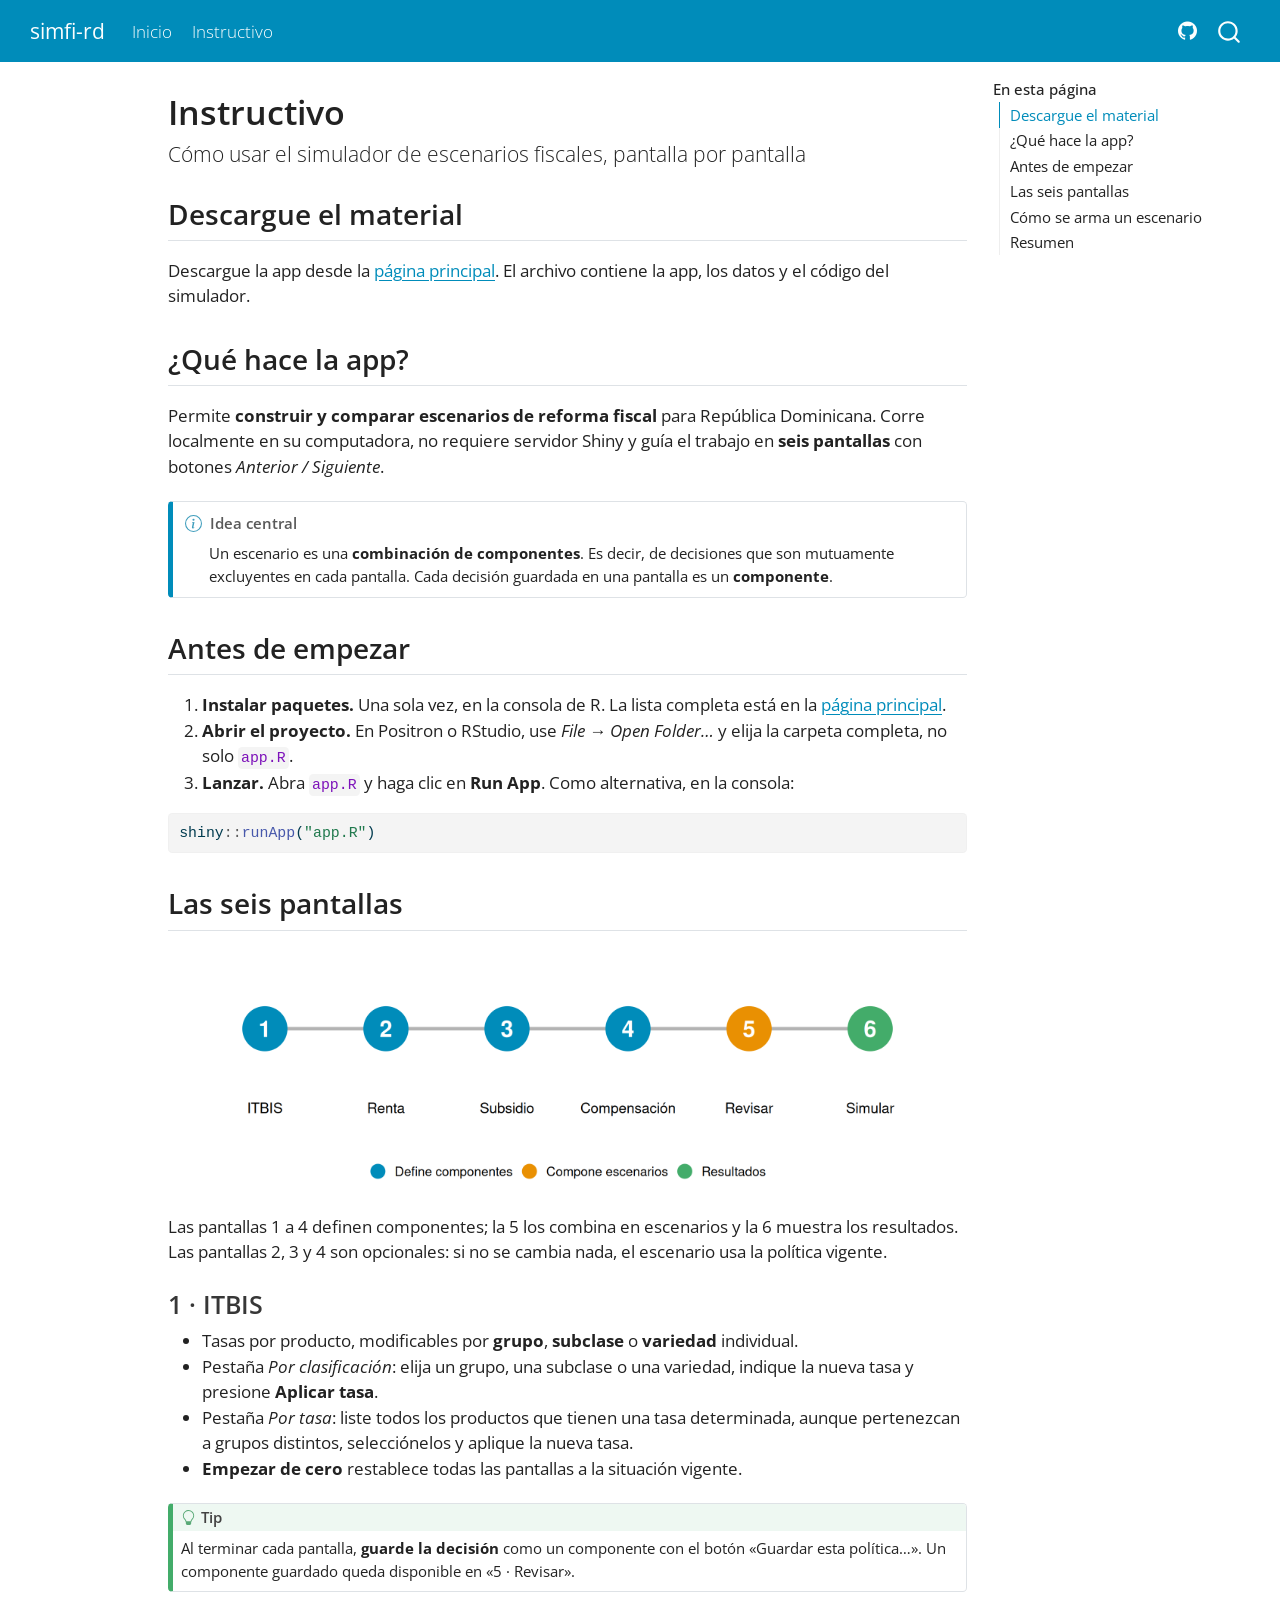
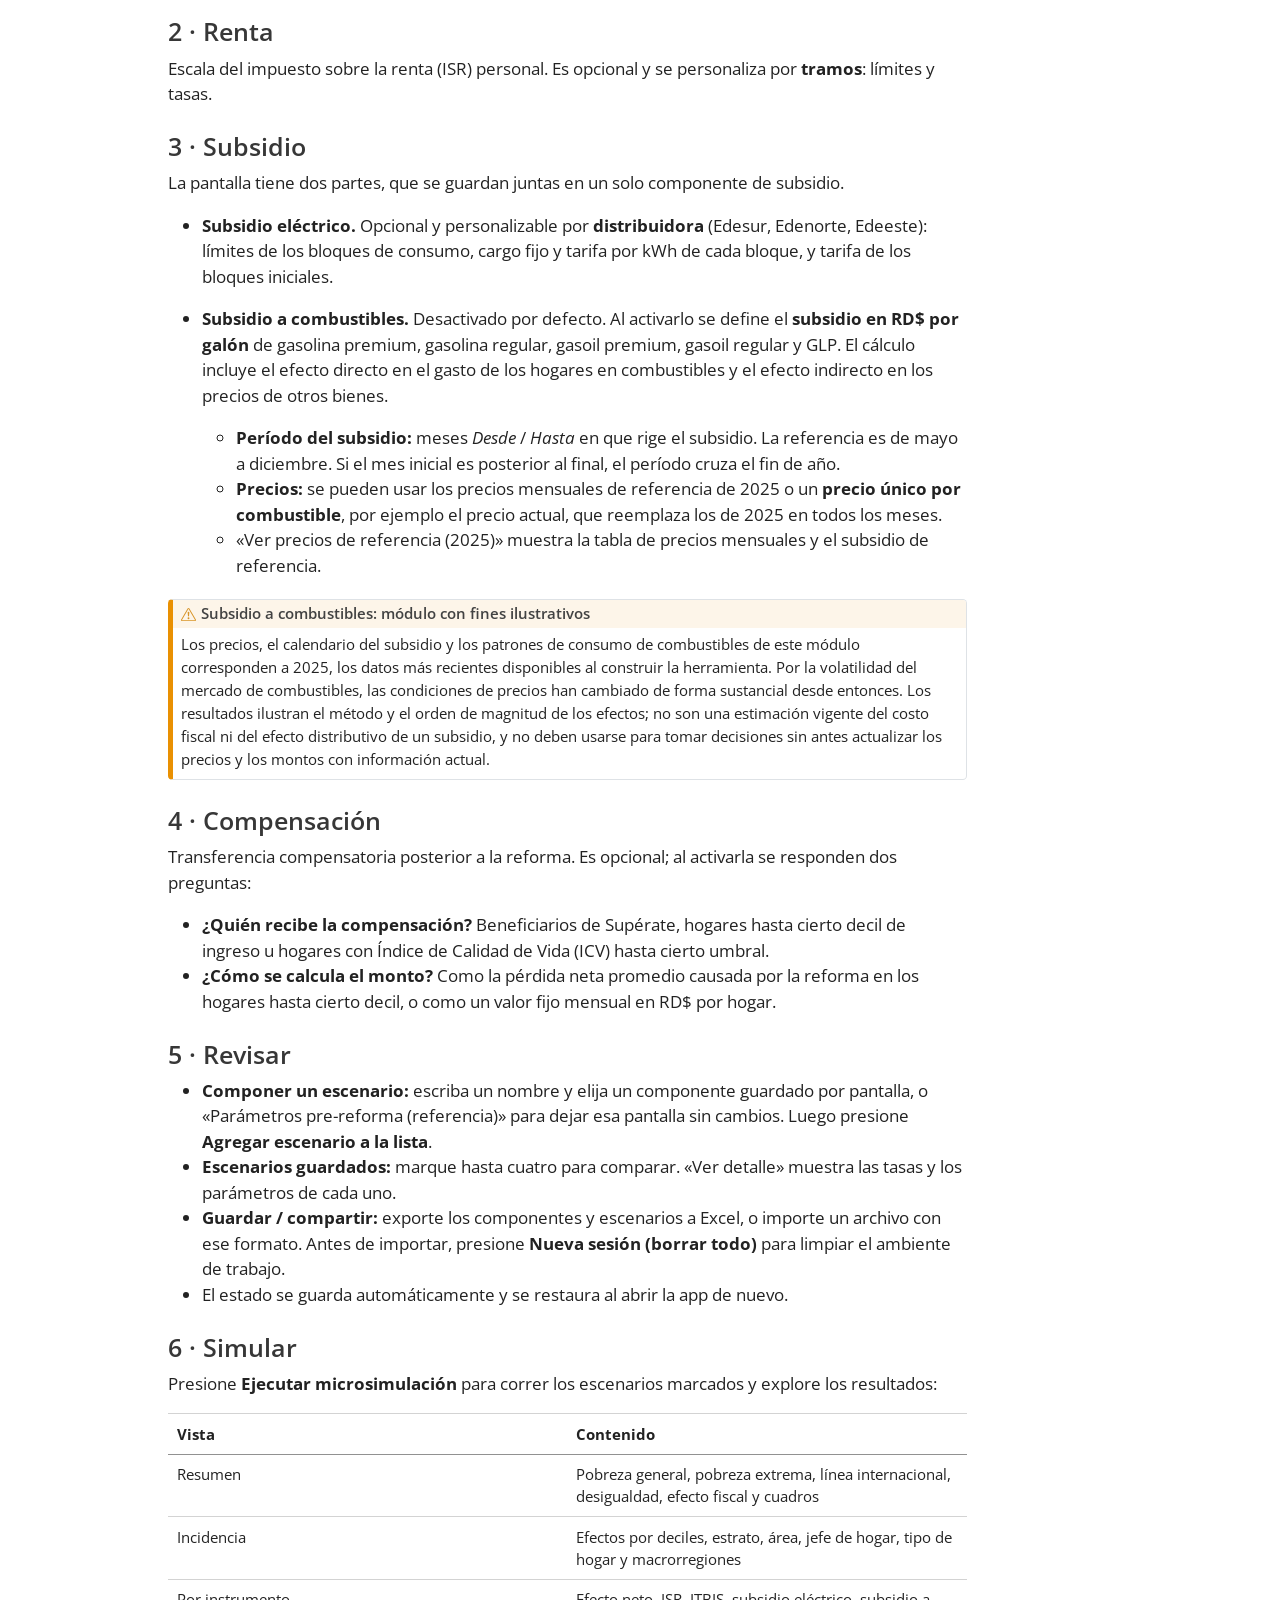
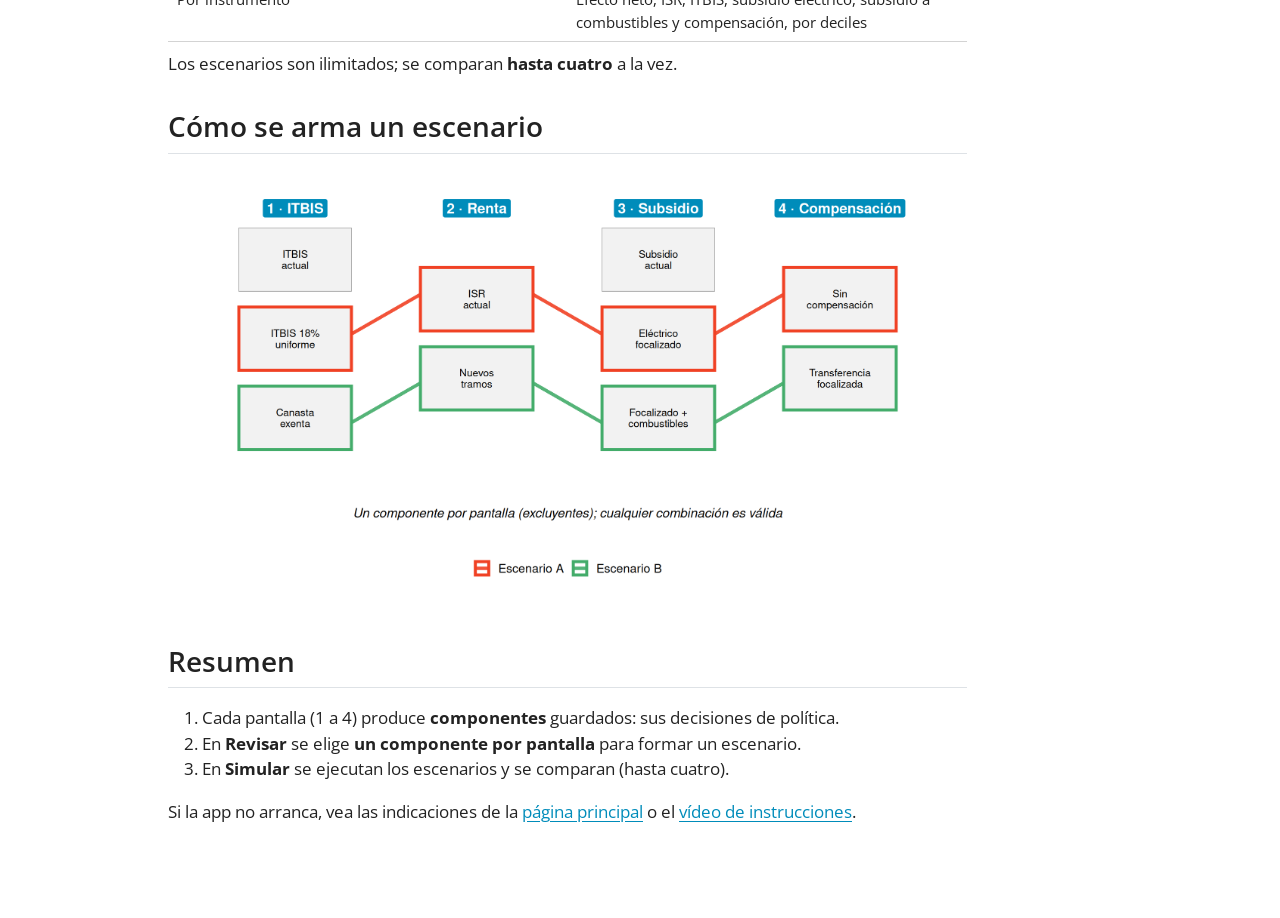
==== commit d3e0b156: "Aclarar la idea central: un escenario es una combinación de componentes" ====
--- a/docs/instructivo.html
+++ b/docs/instructivo.html
@@ -218,7 +218,7 @@
 </div>
 </div>
 <div class="callout-body-container callout-body">
-<p>Un escenario es <strong>una decisión por pantalla</strong>. Cada decisión guardada es un <strong>componente</strong>.</p>
+<p>Un escenario es una <strong>combinación de componentes</strong>. Es decir, de decisiones que son mutuamente excluyentes en cada pantalla. Cada decisión guardada en una pantalla es un <strong>componente</strong>.</p>
 </div>
 </div>
 </section>
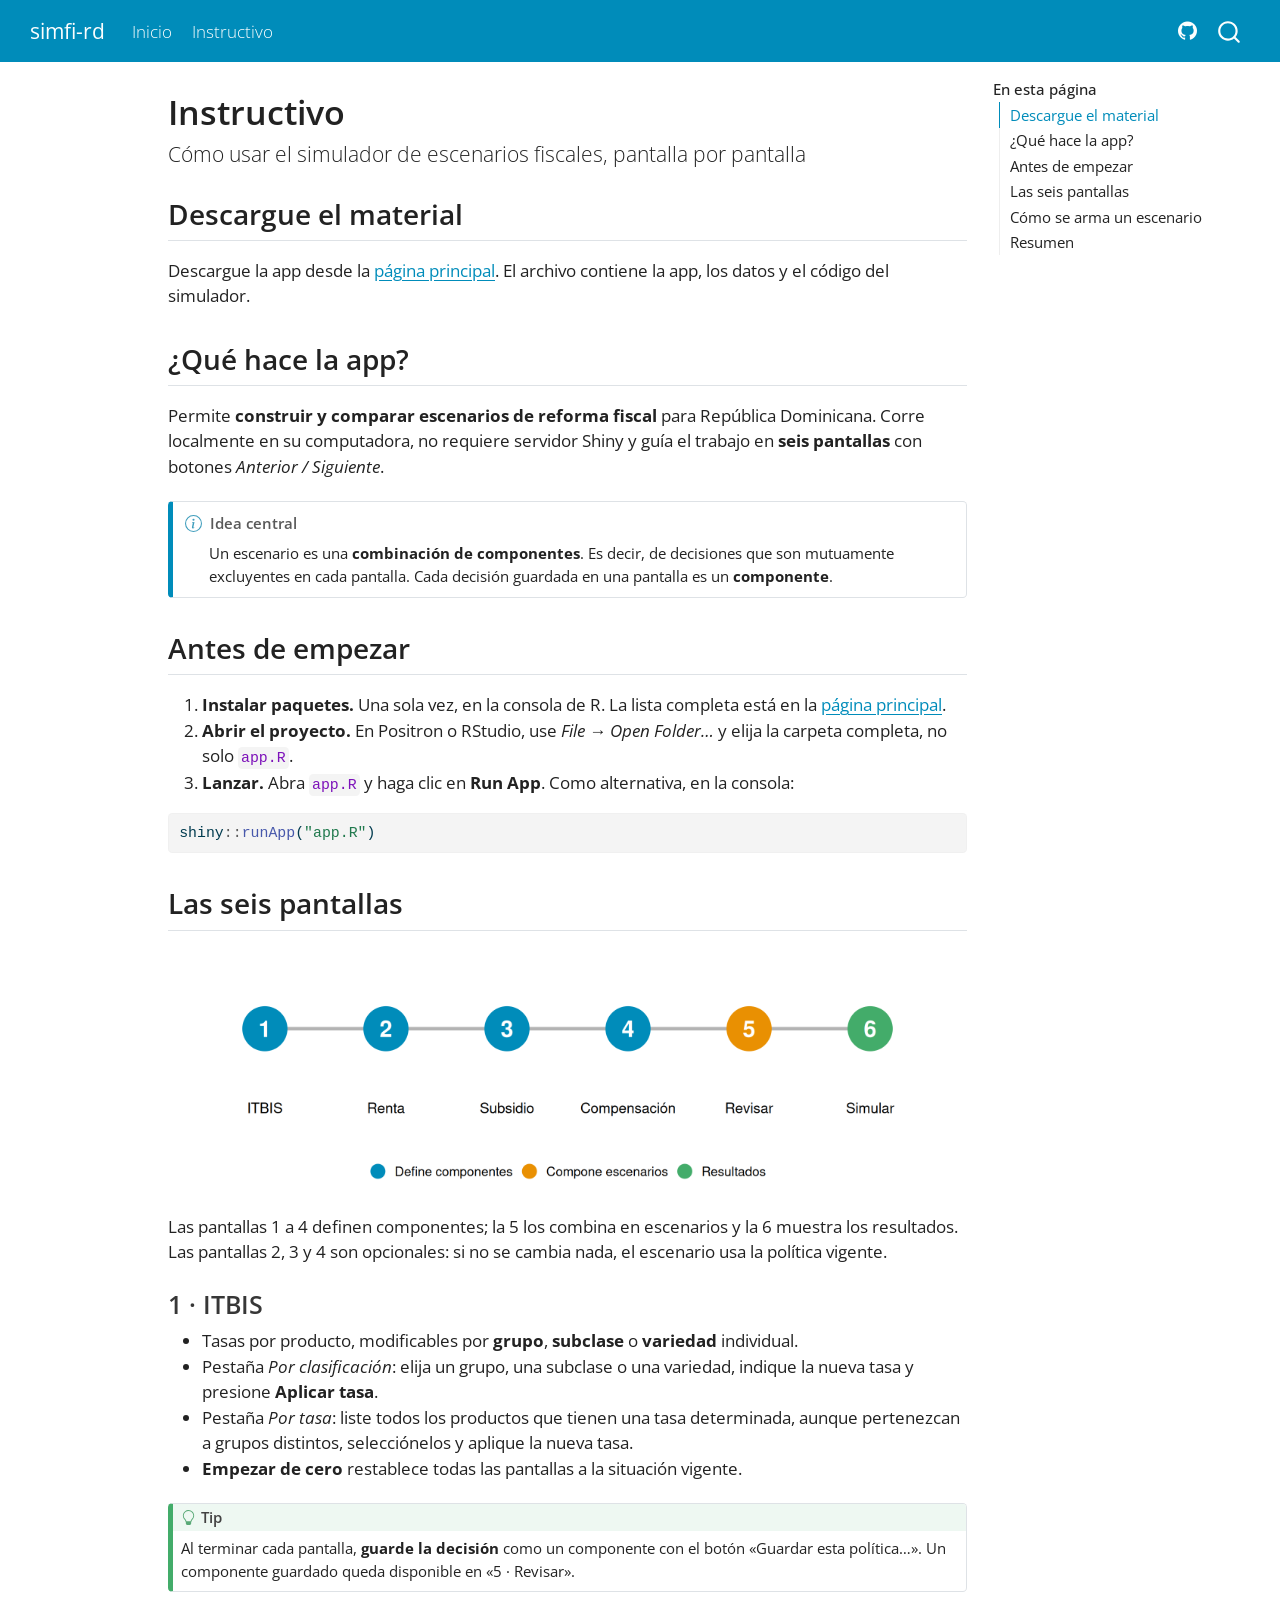
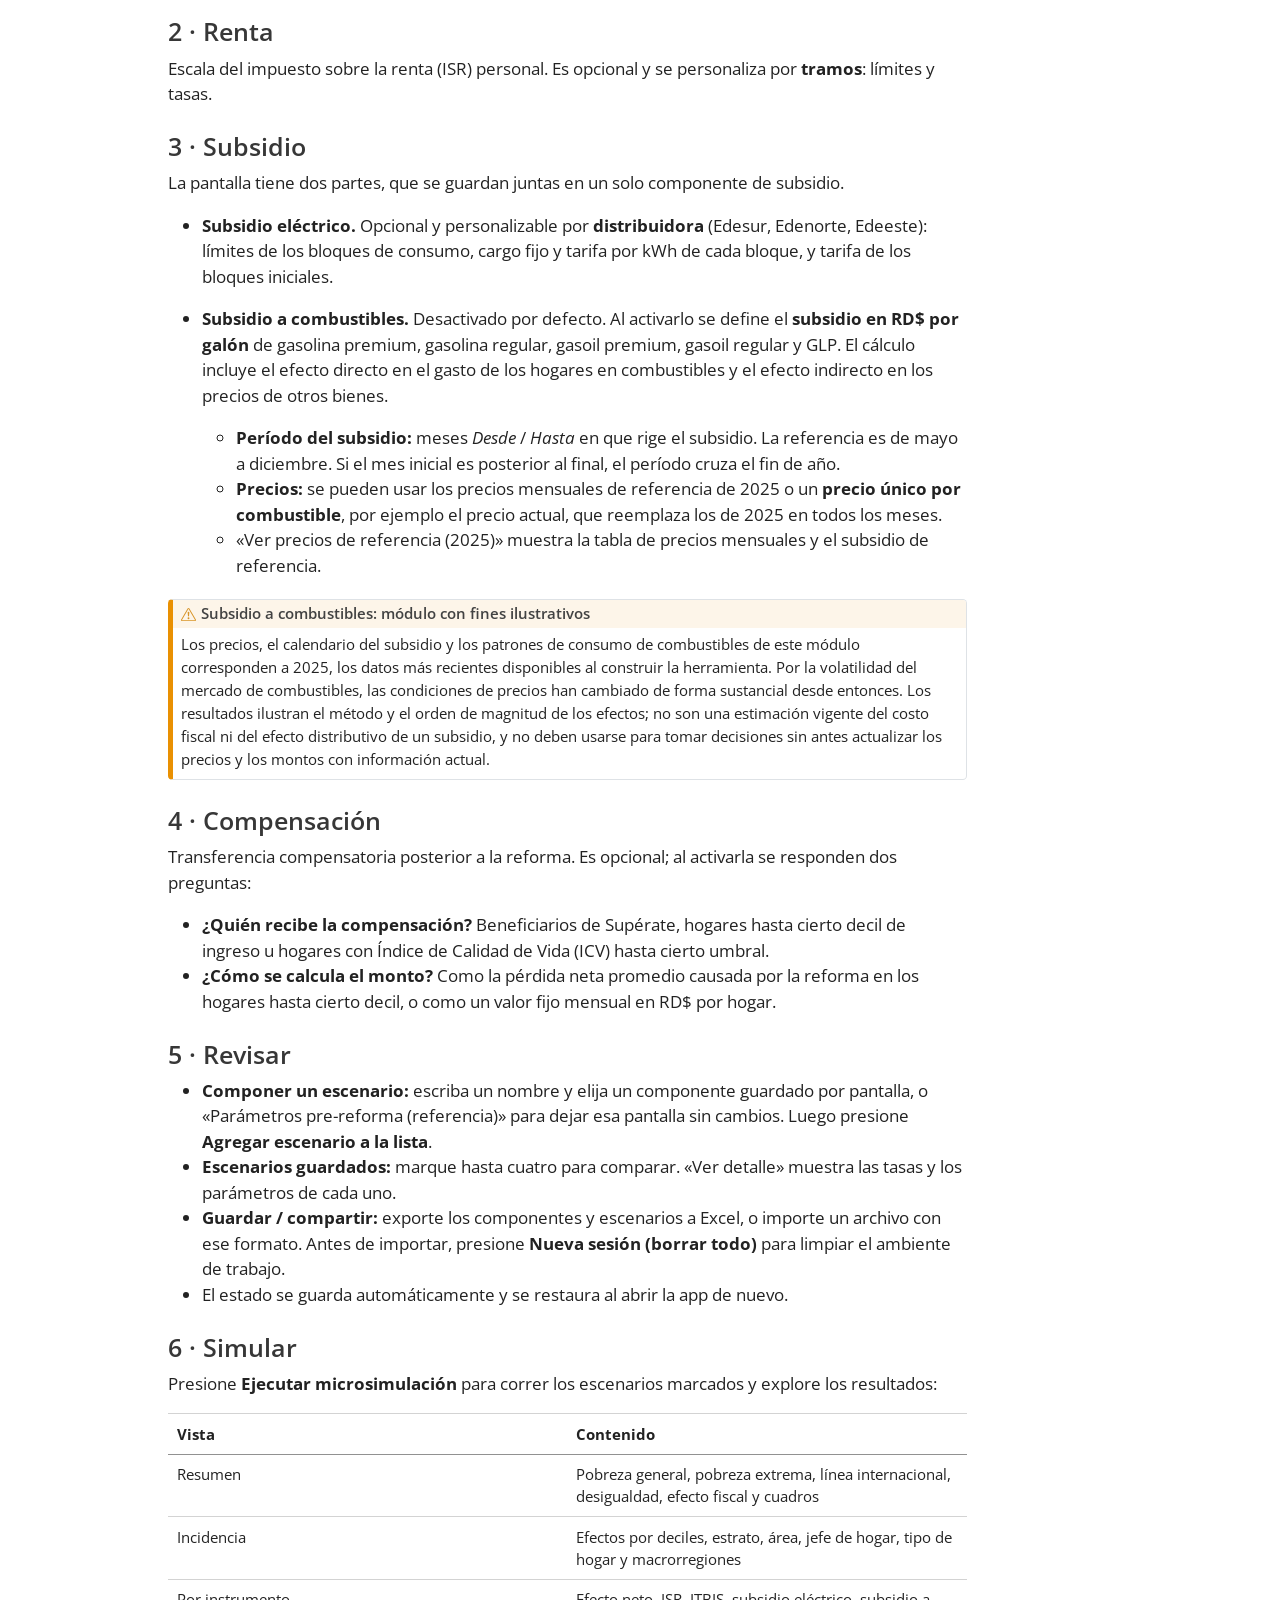
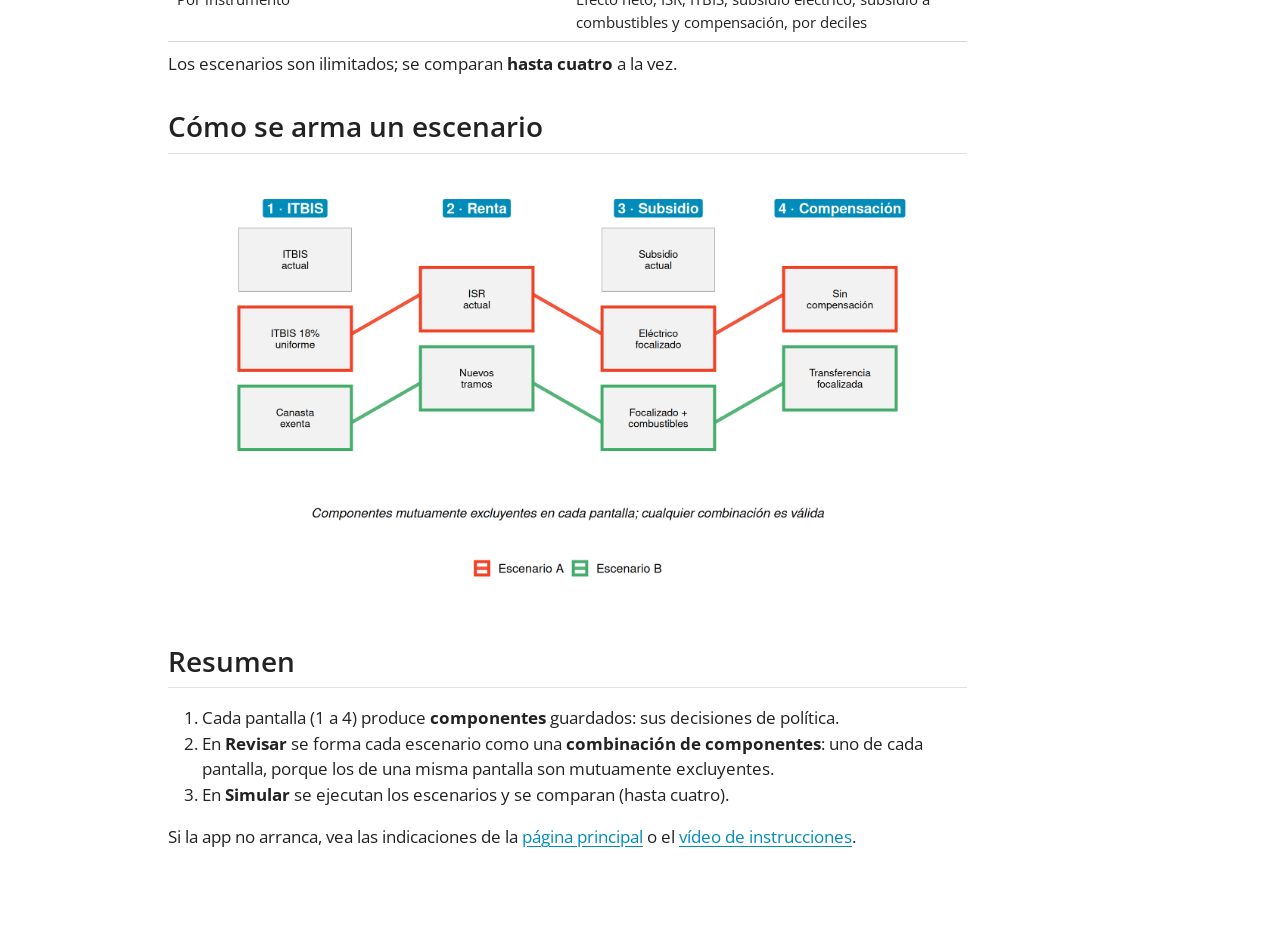
==== commit ef2146f4: "Frases sobre componentes alineadas con la idea central; el aviso de combustibles en Instructivo nomb" ====
--- a/docs/instructivo.html
+++ b/docs/instructivo.html
@@ -360,7 +360,7 @@
 <h2 class="anchored" data-anchor-id="resumen">Resumen</h2>
 <ol type="1">
 <li>Cada pantalla (1 a 4) produce <strong>componentes</strong> guardados: sus decisiones de política.</li>
-<li>En <strong>Revisar</strong> se elige <strong>un componente por pantalla</strong> para formar un escenario.</li>
+<li>En <strong>Revisar</strong> se forma cada escenario como una <strong>combinación de componentes</strong>: uno de cada pantalla, porque los de una misma pantalla son mutuamente excluyentes.</li>
 <li>En <strong>Simular</strong> se ejecutan los escenarios y se comparan (hasta cuatro).</li>
 </ol>
 <p>Si la app no arranca, vea las indicaciones de la <a href="./index.html#requisitos-e-instalación">página principal</a> o el <a href="https://youtu.be/jXF6b9S3hiI">vídeo de instrucciones</a>.</p>
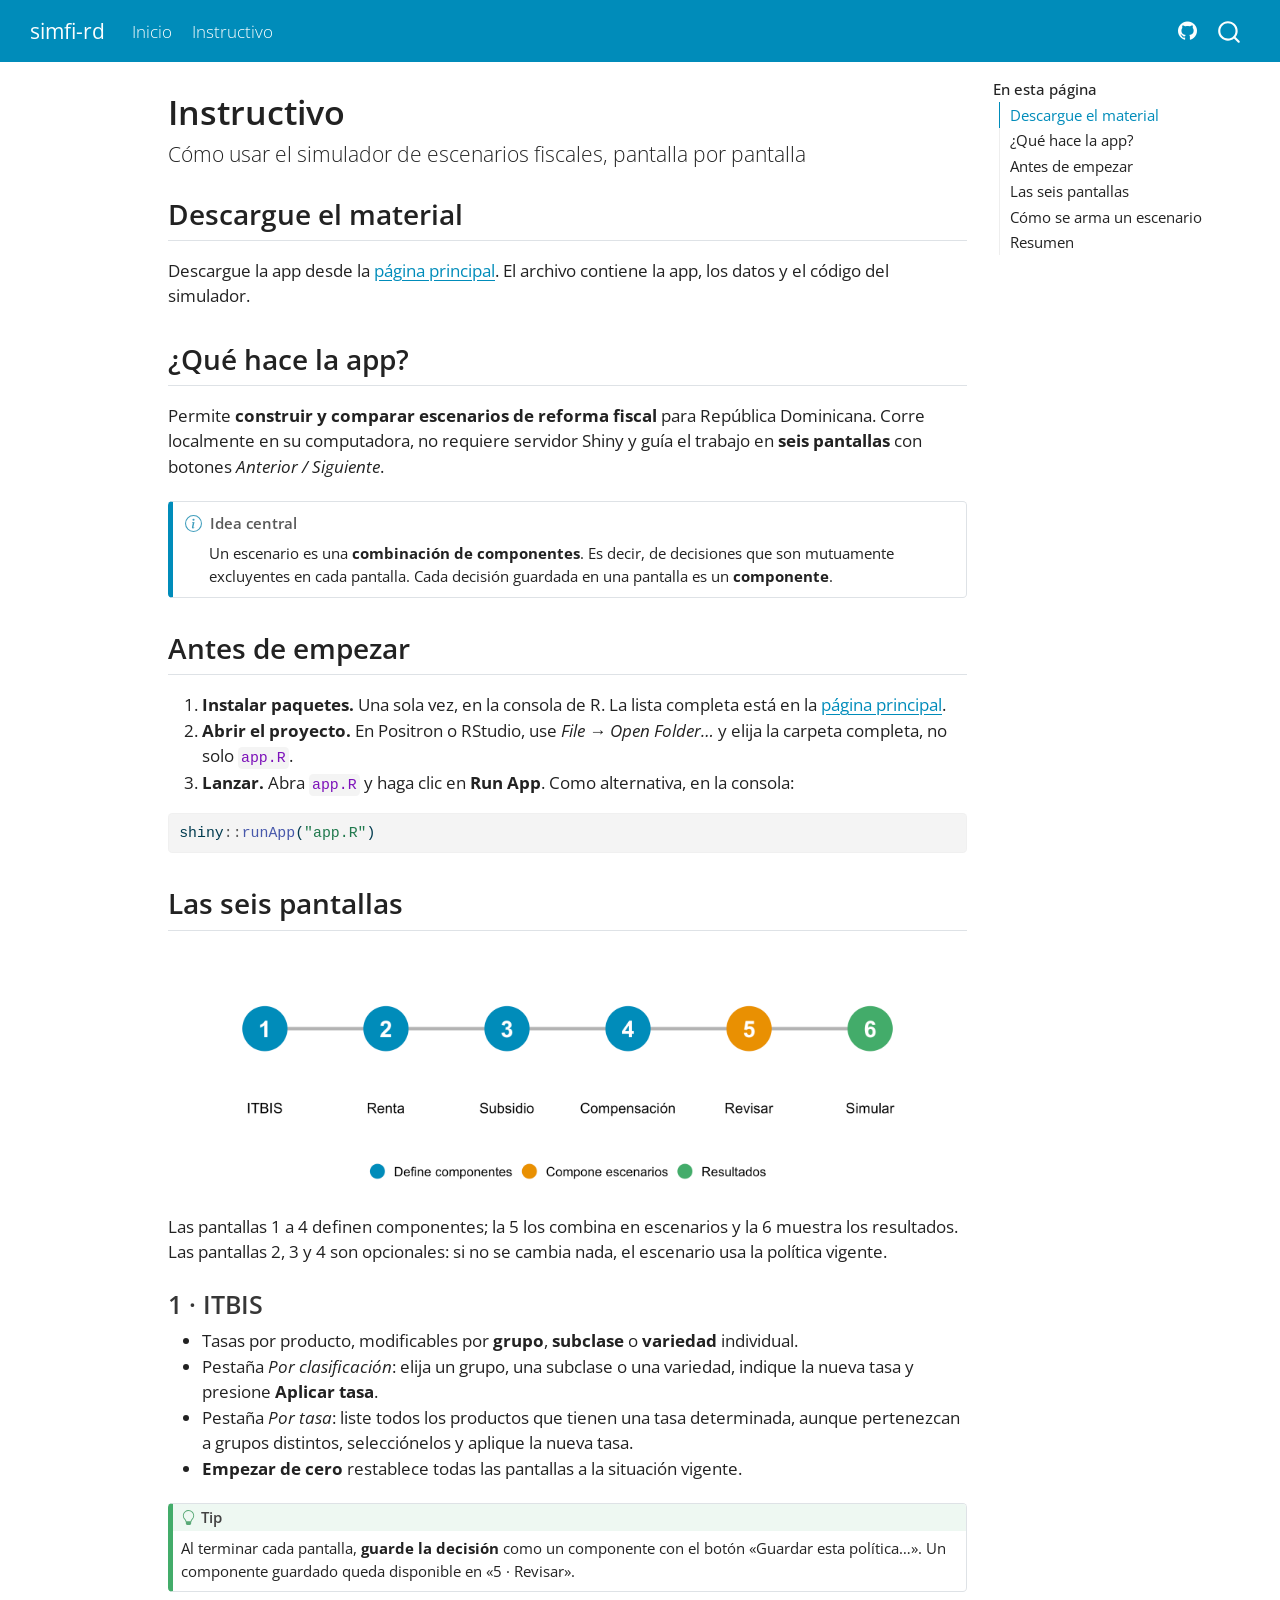
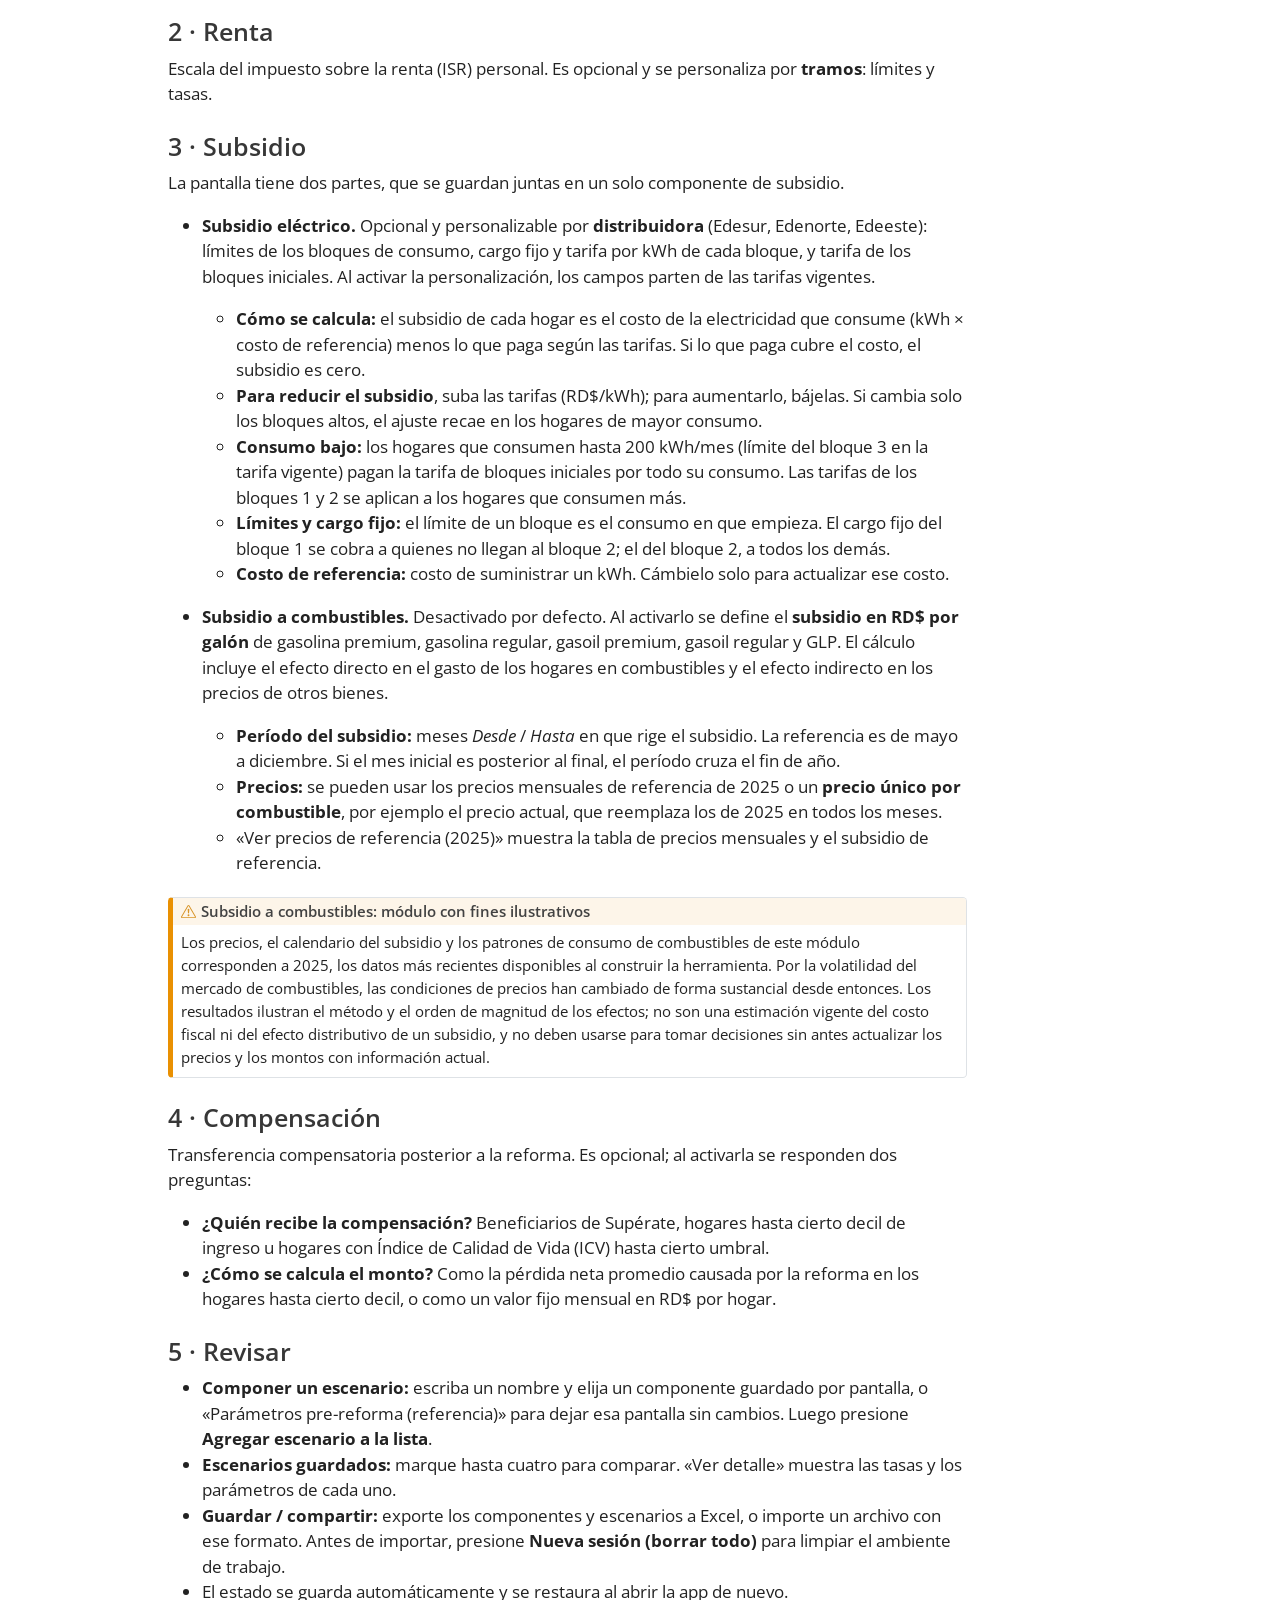
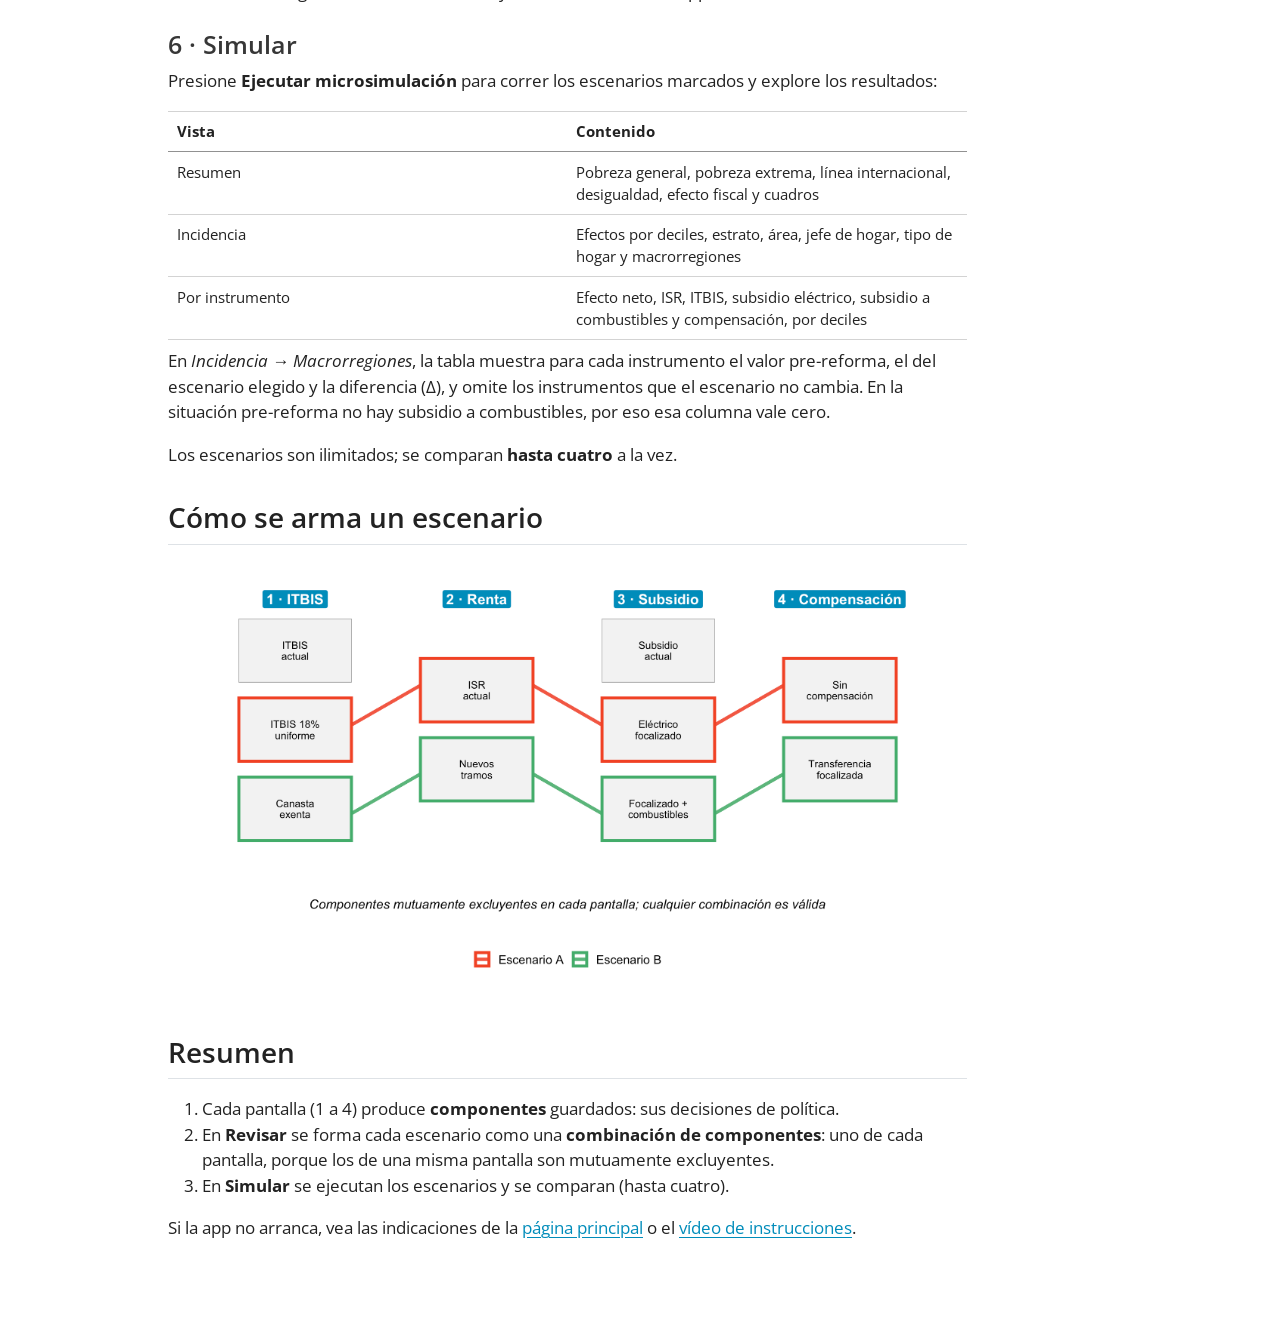
==== commit 7512314a: "Subsidio eléctrico: viñetas sobre cómo se calcula y cómo ajustarlo; tabla de macrorregiones agrupada" ====
--- a/docs/instructivo.html
+++ b/docs/instructivo.html
@@ -80,7 +80,7 @@
 <link href="site_libs/quarto-html/quarto-syntax-highlighting-64a204ab8560d761af7679ceaba22944.css" rel="stylesheet" id="quarto-text-highlighting-styles">
 <script src="site_libs/bootstrap/bootstrap.min.js"></script>
 <link href="site_libs/bootstrap/bootstrap-icons.css" rel="stylesheet">
-<link href="site_libs/bootstrap/bootstrap-97cbdf4c33b0c1d59c3c8504f205f74a.min.css" rel="stylesheet" append-hash="true" id="quarto-bootstrap" data-mode="light">
+<link href="site_libs/bootstrap/bootstrap-0d542d71a745ea6cacbc55c246e4d6ae.min.css" rel="stylesheet" append-hash="true" id="quarto-bootstrap" data-mode="light">
 <script id="quarto-search-options" type="application/json">{
   "location": "navbar",
   "copy-button": false,
@@ -273,7 +273,14 @@
 <h3 class="anchored" data-anchor-id="subsidio">3 · Subsidio</h3>
 <p>La pantalla tiene dos partes, que se guardan juntas en un solo componente de subsidio.</p>
 <ul>
-<li><p><strong>Subsidio eléctrico.</strong> Opcional y personalizable por <strong>distribuidora</strong> (Edesur, Edenorte, Edeeste): límites de los bloques de consumo, cargo fijo y tarifa por kWh de cada bloque, y tarifa de los bloques iniciales.</p></li>
+<li><p><strong>Subsidio eléctrico.</strong> Opcional y personalizable por <strong>distribuidora</strong> (Edesur, Edenorte, Edeeste): límites de los bloques de consumo, cargo fijo y tarifa por kWh de cada bloque, y tarifa de los bloques iniciales. Al activar la personalización, los campos parten de las tarifas vigentes.</p>
+<ul>
+<li><strong>Cómo se calcula:</strong> el subsidio de cada hogar es el costo de la electricidad que consume (kWh × costo de referencia) menos lo que paga según las tarifas. Si lo que paga cubre el costo, el subsidio es cero.</li>
+<li><strong>Para reducir el subsidio</strong>, suba las tarifas (RD$/kWh); para aumentarlo, bájelas. Si cambia solo los bloques altos, el ajuste recae en los hogares de mayor consumo.</li>
+<li><strong>Consumo bajo:</strong> los hogares que consumen hasta 200 kWh/mes (límite del bloque 3 en la tarifa vigente) pagan la tarifa de bloques iniciales por todo su consumo. Las tarifas de los bloques 1 y 2 se aplican a los hogares que consumen más.</li>
+<li><strong>Límites y cargo fijo:</strong> el límite de un bloque es el consumo en que empieza. El cargo fijo del bloque 1 se cobra a quienes no llegan al bloque 2; el del bloque 2, a todos los demás.</li>
+<li><strong>Costo de referencia:</strong> costo de suministrar un kWh. Cámbielo solo para actualizar ese costo.</li>
+</ul></li>
 <li><p><strong>Subsidio a combustibles.</strong> Desactivado por defecto. Al activarlo se define el <strong>subsidio en RD$ por galón</strong> de gasolina premium, gasolina regular, gasoil premium, gasoil regular y GLP. El cálculo incluye el efecto directo en el gasto de los hogares en combustibles y el efecto indirecto en los precios de otros bienes.</p>
 <ul>
 <li><strong>Período del subsidio:</strong> meses <em>Desde</em> / <em>Hasta</em> en que rige el subsidio. La referencia es de mayo a diciembre. Si el mes inicial es posterior al final, el período cruza el fin de año.</li>
@@ -341,6 +348,7 @@
 </tr>
 </tbody>
 </table>
+<p>En <em>Incidencia → Macrorregiones</em>, la tabla muestra para cada instrumento el valor pre-reforma, el del escenario elegido y la diferencia (Δ), y omite los instrumentos que el escenario no cambia. En la situación pre-reforma no hay subsidio a combustibles, por eso esa columna vale cero.</p>
 <p>Los escenarios son ilimitados; se comparan <strong>hasta cuatro</strong> a la vez.</p>
 </section>
 </section>
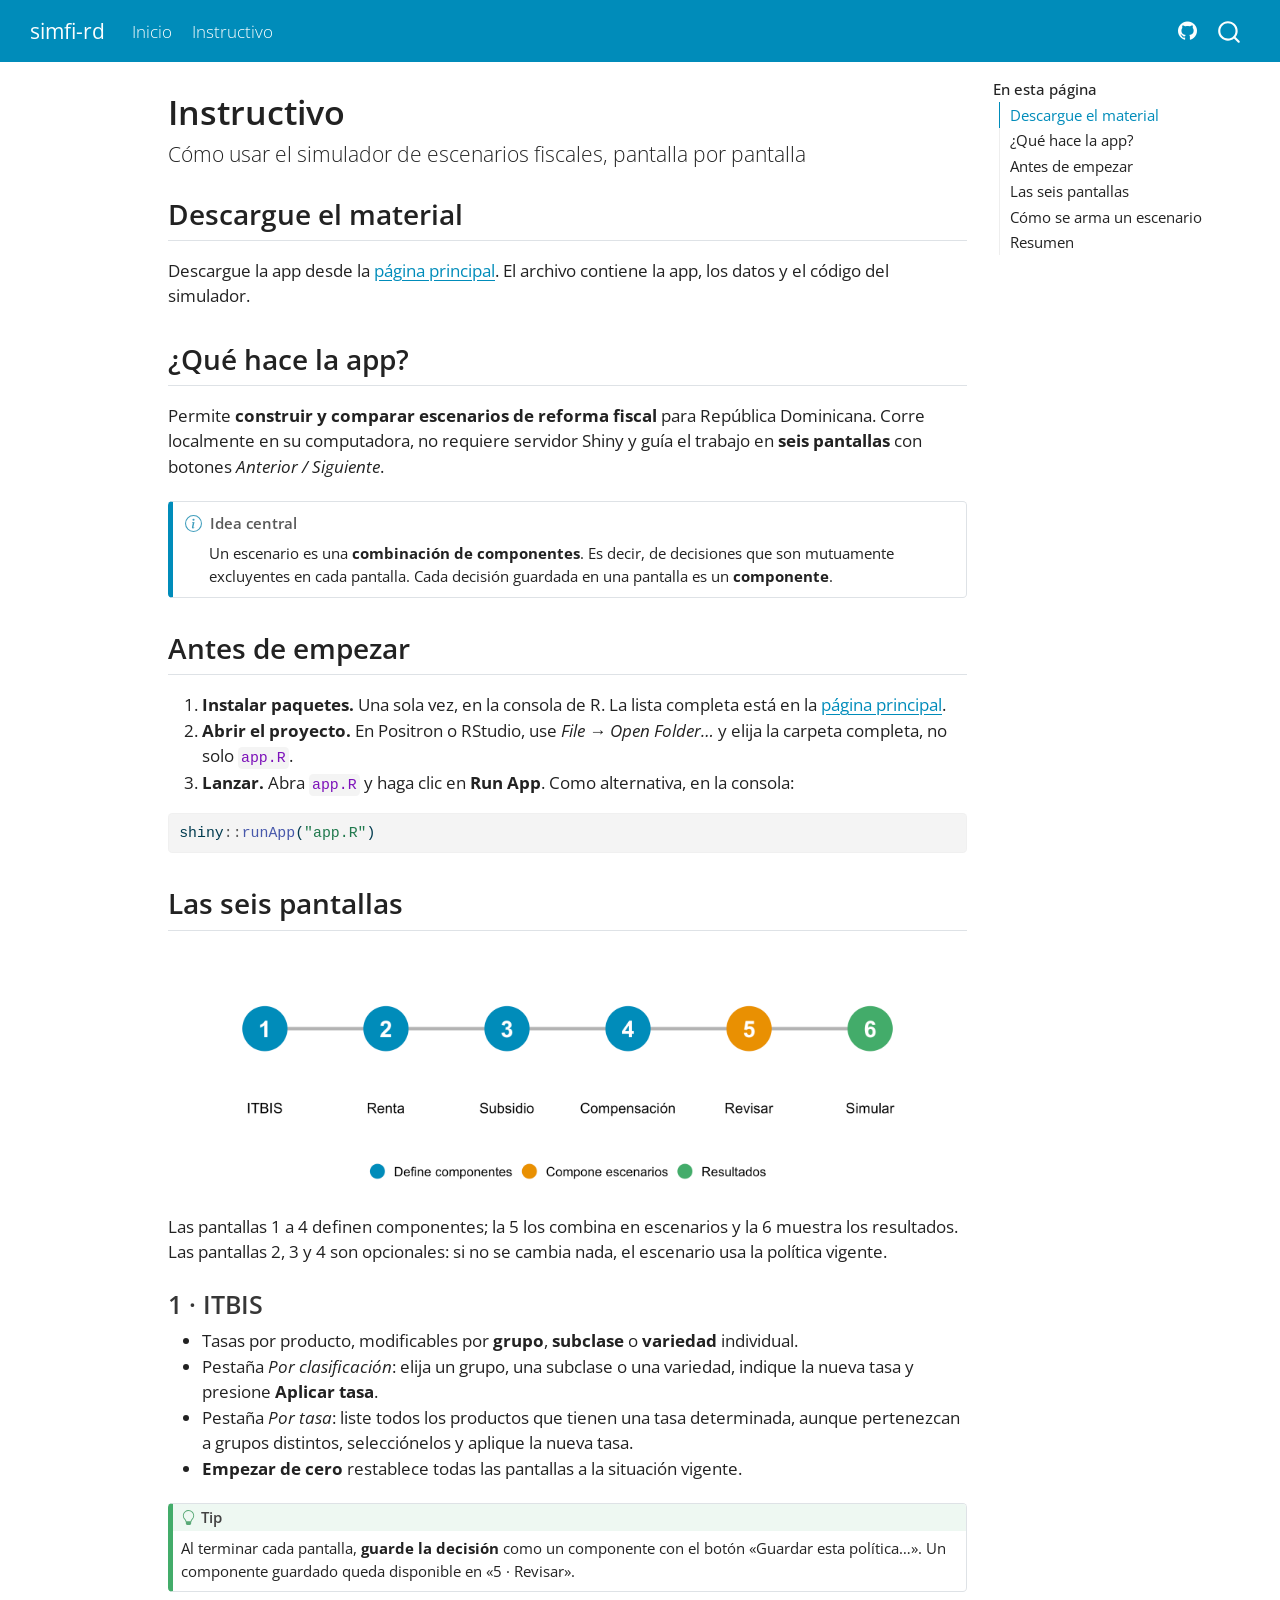
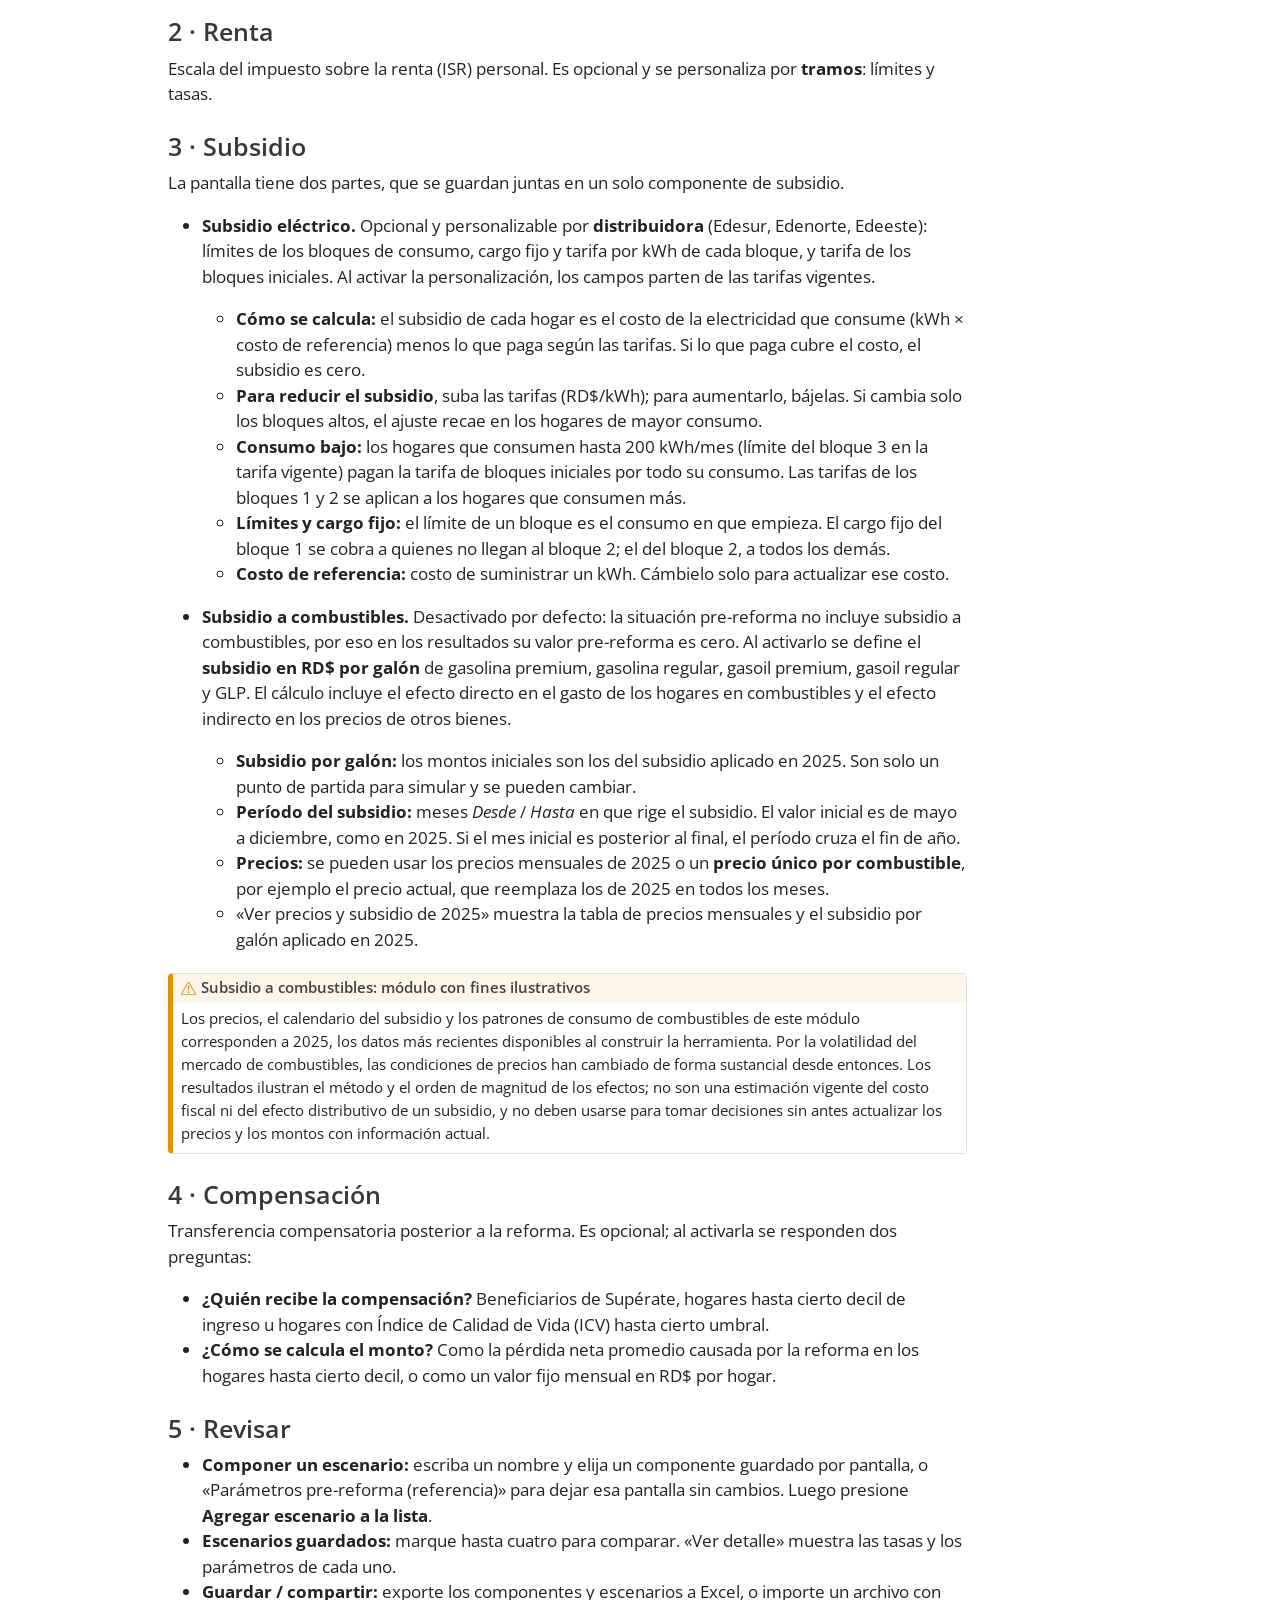
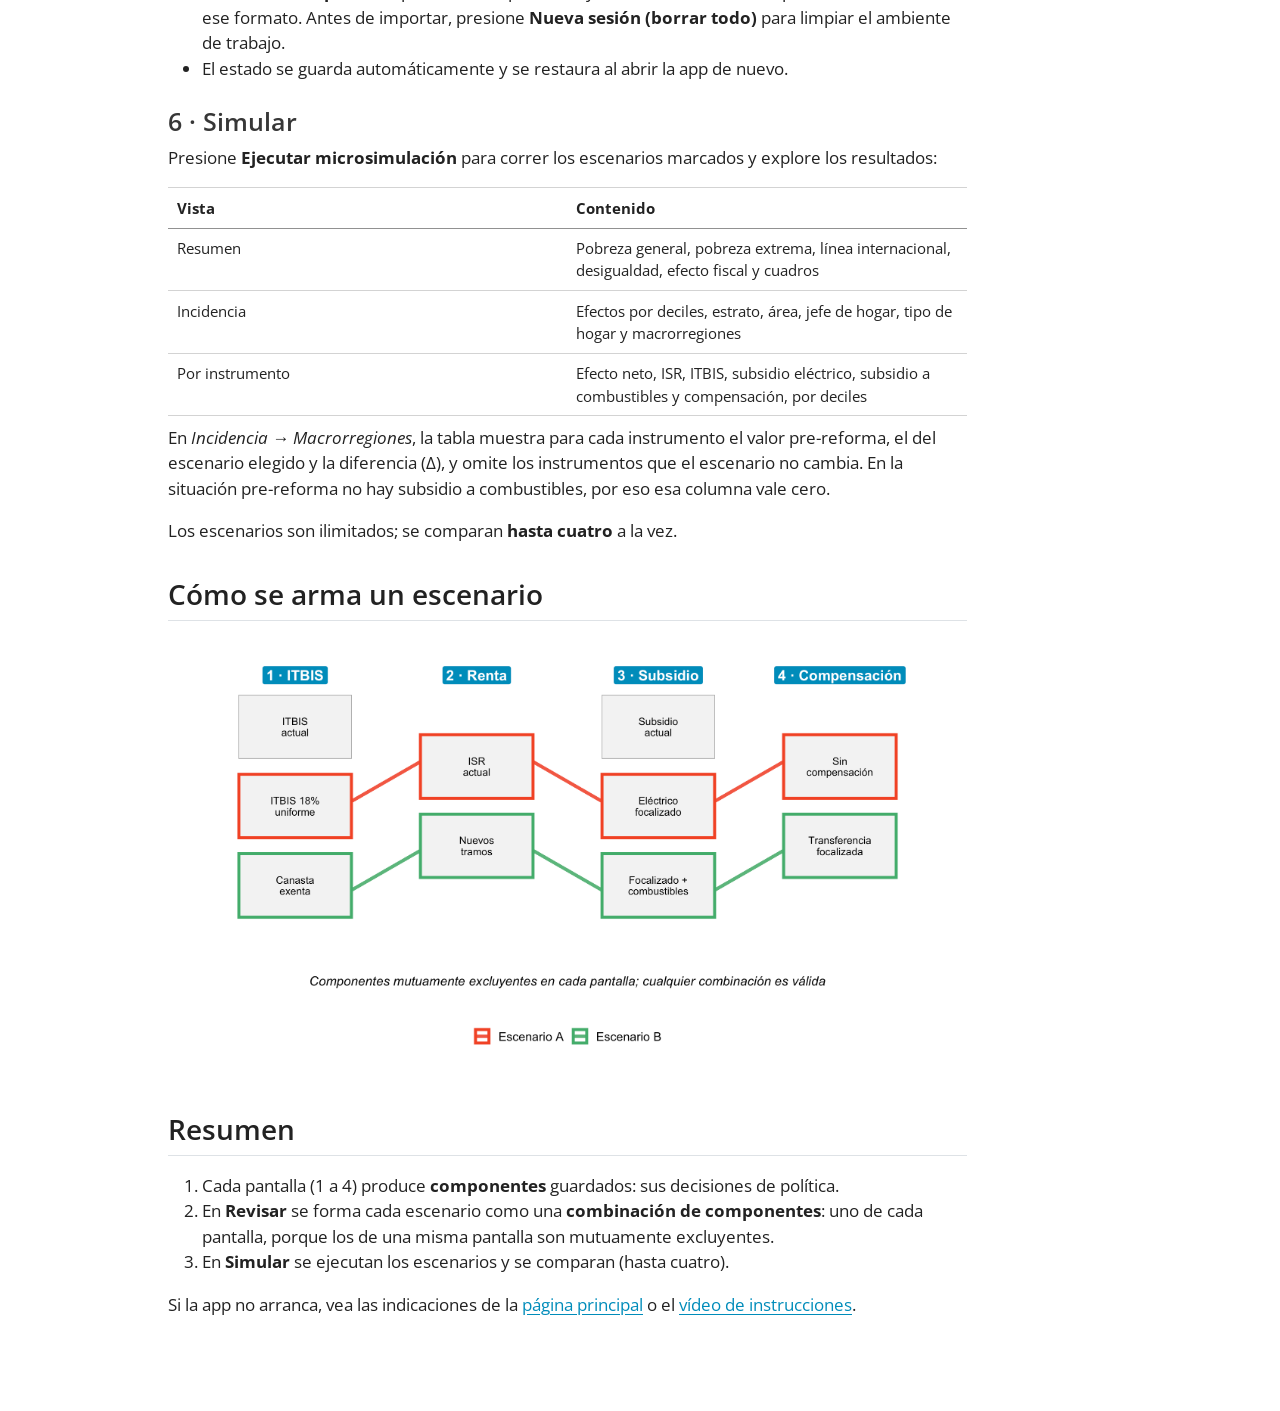
==== commit be8a5c52: "Subsidio a combustibles: aclarar que la situación pre-reforma no lo incluye y que los montos de 2025" ====
--- a/docs/instructivo.html
+++ b/docs/instructivo.html
@@ -281,11 +281,12 @@
 <li><strong>Límites y cargo fijo:</strong> el límite de un bloque es el consumo en que empieza. El cargo fijo del bloque 1 se cobra a quienes no llegan al bloque 2; el del bloque 2, a todos los demás.</li>
 <li><strong>Costo de referencia:</strong> costo de suministrar un kWh. Cámbielo solo para actualizar ese costo.</li>
 </ul></li>
-<li><p><strong>Subsidio a combustibles.</strong> Desactivado por defecto. Al activarlo se define el <strong>subsidio en RD$ por galón</strong> de gasolina premium, gasolina regular, gasoil premium, gasoil regular y GLP. El cálculo incluye el efecto directo en el gasto de los hogares en combustibles y el efecto indirecto en los precios de otros bienes.</p>
+<li><p><strong>Subsidio a combustibles.</strong> Desactivado por defecto: la situación pre-reforma no incluye subsidio a combustibles, por eso en los resultados su valor pre-reforma es cero. Al activarlo se define el <strong>subsidio en RD$ por galón</strong> de gasolina premium, gasolina regular, gasoil premium, gasoil regular y GLP. El cálculo incluye el efecto directo en el gasto de los hogares en combustibles y el efecto indirecto en los precios de otros bienes.</p>
 <ul>
-<li><strong>Período del subsidio:</strong> meses <em>Desde</em> / <em>Hasta</em> en que rige el subsidio. La referencia es de mayo a diciembre. Si el mes inicial es posterior al final, el período cruza el fin de año.</li>
-<li><strong>Precios:</strong> se pueden usar los precios mensuales de referencia de 2025 o un <strong>precio único por combustible</strong>, por ejemplo el precio actual, que reemplaza los de 2025 en todos los meses.</li>
-<li>«Ver precios de referencia (2025)» muestra la tabla de precios mensuales y el subsidio de referencia.</li>
+<li><strong>Subsidio por galón:</strong> los montos iniciales son los del subsidio aplicado en 2025. Son solo un punto de partida para simular y se pueden cambiar.</li>
+<li><strong>Período del subsidio:</strong> meses <em>Desde</em> / <em>Hasta</em> en que rige el subsidio. El valor inicial es de mayo a diciembre, como en 2025. Si el mes inicial es posterior al final, el período cruza el fin de año.</li>
+<li><strong>Precios:</strong> se pueden usar los precios mensuales de 2025 o un <strong>precio único por combustible</strong>, por ejemplo el precio actual, que reemplaza los de 2025 en todos los meses.</li>
+<li>«Ver precios y subsidio de 2025» muestra la tabla de precios mensuales y el subsidio por galón aplicado en 2025.</li>
 </ul></li>
 </ul>
 <div class="callout callout-style-default callout-warning callout-titled">
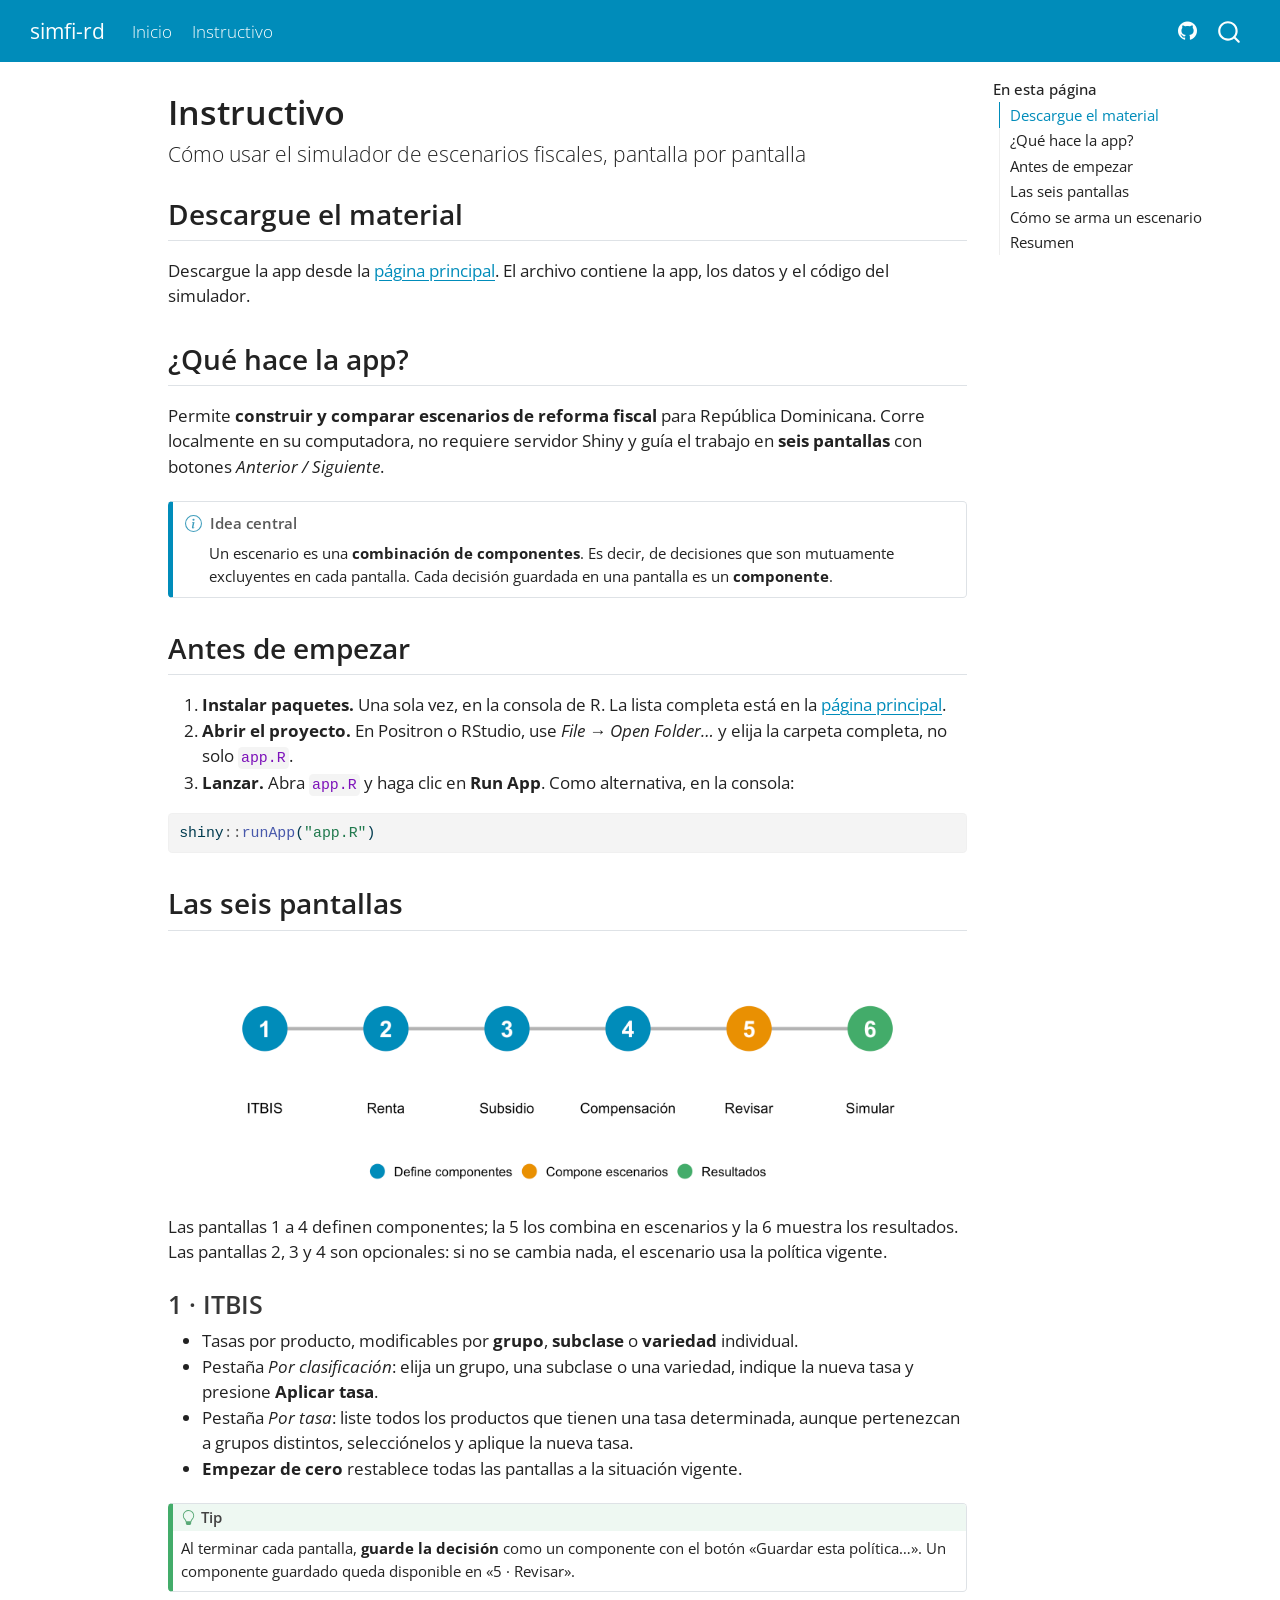
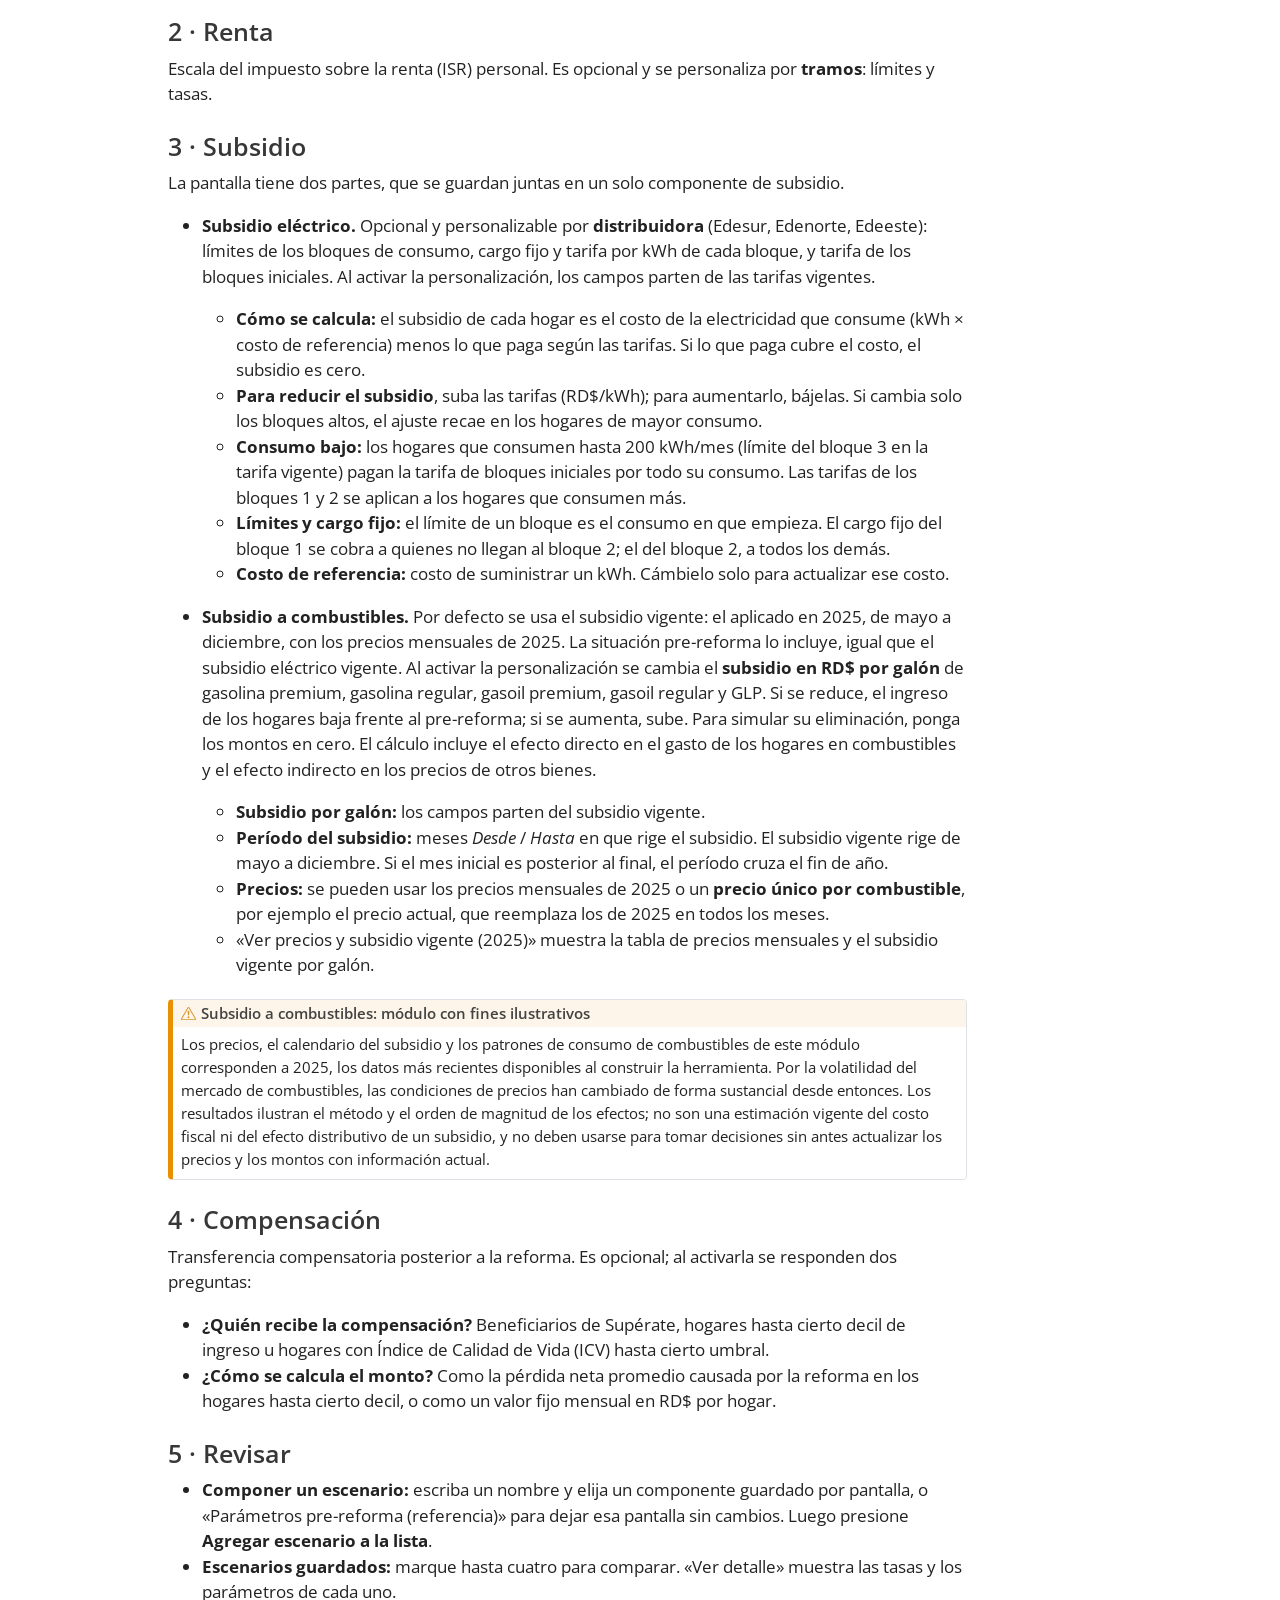
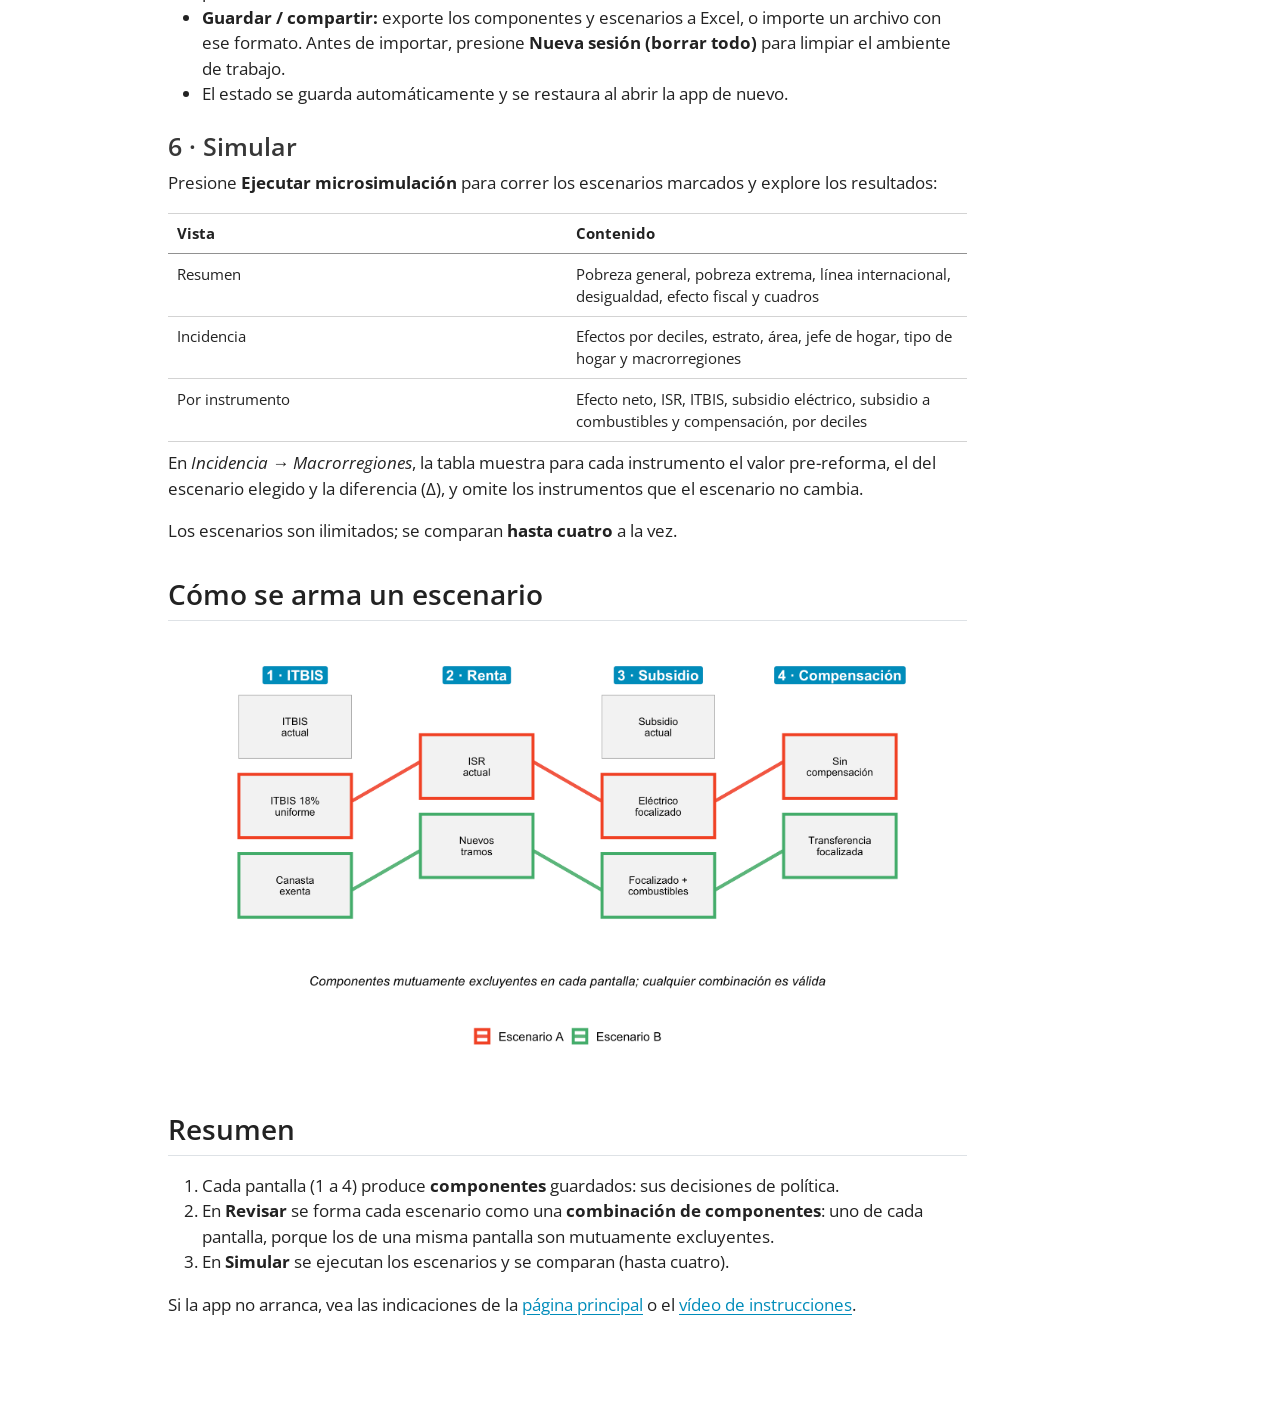
==== commit 2b25b7cd: "Subsidio a combustibles en el pre-reforma: el escenario base incluye el subsidio vigente (2025, mayo" ====
--- a/docs/instructivo.html
+++ b/docs/instructivo.html
@@ -281,12 +281,12 @@
 <li><strong>Límites y cargo fijo:</strong> el límite de un bloque es el consumo en que empieza. El cargo fijo del bloque 1 se cobra a quienes no llegan al bloque 2; el del bloque 2, a todos los demás.</li>
 <li><strong>Costo de referencia:</strong> costo de suministrar un kWh. Cámbielo solo para actualizar ese costo.</li>
 </ul></li>
-<li><p><strong>Subsidio a combustibles.</strong> Desactivado por defecto: la situación pre-reforma no incluye subsidio a combustibles, por eso en los resultados su valor pre-reforma es cero. Al activarlo se define el <strong>subsidio en RD$ por galón</strong> de gasolina premium, gasolina regular, gasoil premium, gasoil regular y GLP. El cálculo incluye el efecto directo en el gasto de los hogares en combustibles y el efecto indirecto en los precios de otros bienes.</p>
+<li><p><strong>Subsidio a combustibles.</strong> Por defecto se usa el subsidio vigente: el aplicado en 2025, de mayo a diciembre, con los precios mensuales de 2025. La situación pre-reforma lo incluye, igual que el subsidio eléctrico vigente. Al activar la personalización se cambia el <strong>subsidio en RD$ por galón</strong> de gasolina premium, gasolina regular, gasoil premium, gasoil regular y GLP. Si se reduce, el ingreso de los hogares baja frente al pre-reforma; si se aumenta, sube. Para simular su eliminación, ponga los montos en cero. El cálculo incluye el efecto directo en el gasto de los hogares en combustibles y el efecto indirecto en los precios de otros bienes.</p>
 <ul>
-<li><strong>Subsidio por galón:</strong> los montos iniciales son los del subsidio aplicado en 2025. Son solo un punto de partida para simular y se pueden cambiar.</li>
-<li><strong>Período del subsidio:</strong> meses <em>Desde</em> / <em>Hasta</em> en que rige el subsidio. El valor inicial es de mayo a diciembre, como en 2025. Si el mes inicial es posterior al final, el período cruza el fin de año.</li>
+<li><strong>Subsidio por galón:</strong> los campos parten del subsidio vigente.</li>
+<li><strong>Período del subsidio:</strong> meses <em>Desde</em> / <em>Hasta</em> en que rige el subsidio. El subsidio vigente rige de mayo a diciembre. Si el mes inicial es posterior al final, el período cruza el fin de año.</li>
 <li><strong>Precios:</strong> se pueden usar los precios mensuales de 2025 o un <strong>precio único por combustible</strong>, por ejemplo el precio actual, que reemplaza los de 2025 en todos los meses.</li>
-<li>«Ver precios y subsidio de 2025» muestra la tabla de precios mensuales y el subsidio por galón aplicado en 2025.</li>
+<li>«Ver precios y subsidio vigente (2025)» muestra la tabla de precios mensuales y el subsidio vigente por galón.</li>
 </ul></li>
 </ul>
 <div class="callout callout-style-default callout-warning callout-titled">
@@ -349,7 +349,7 @@
 </tr>
 </tbody>
 </table>
-<p>En <em>Incidencia → Macrorregiones</em>, la tabla muestra para cada instrumento el valor pre-reforma, el del escenario elegido y la diferencia (Δ), y omite los instrumentos que el escenario no cambia. En la situación pre-reforma no hay subsidio a combustibles, por eso esa columna vale cero.</p>
+<p>En <em>Incidencia → Macrorregiones</em>, la tabla muestra para cada instrumento el valor pre-reforma, el del escenario elegido y la diferencia (Δ), y omite los instrumentos que el escenario no cambia.</p>
 <p>Los escenarios son ilimitados; se comparan <strong>hasta cuatro</strong> a la vez.</p>
 </section>
 </section>
